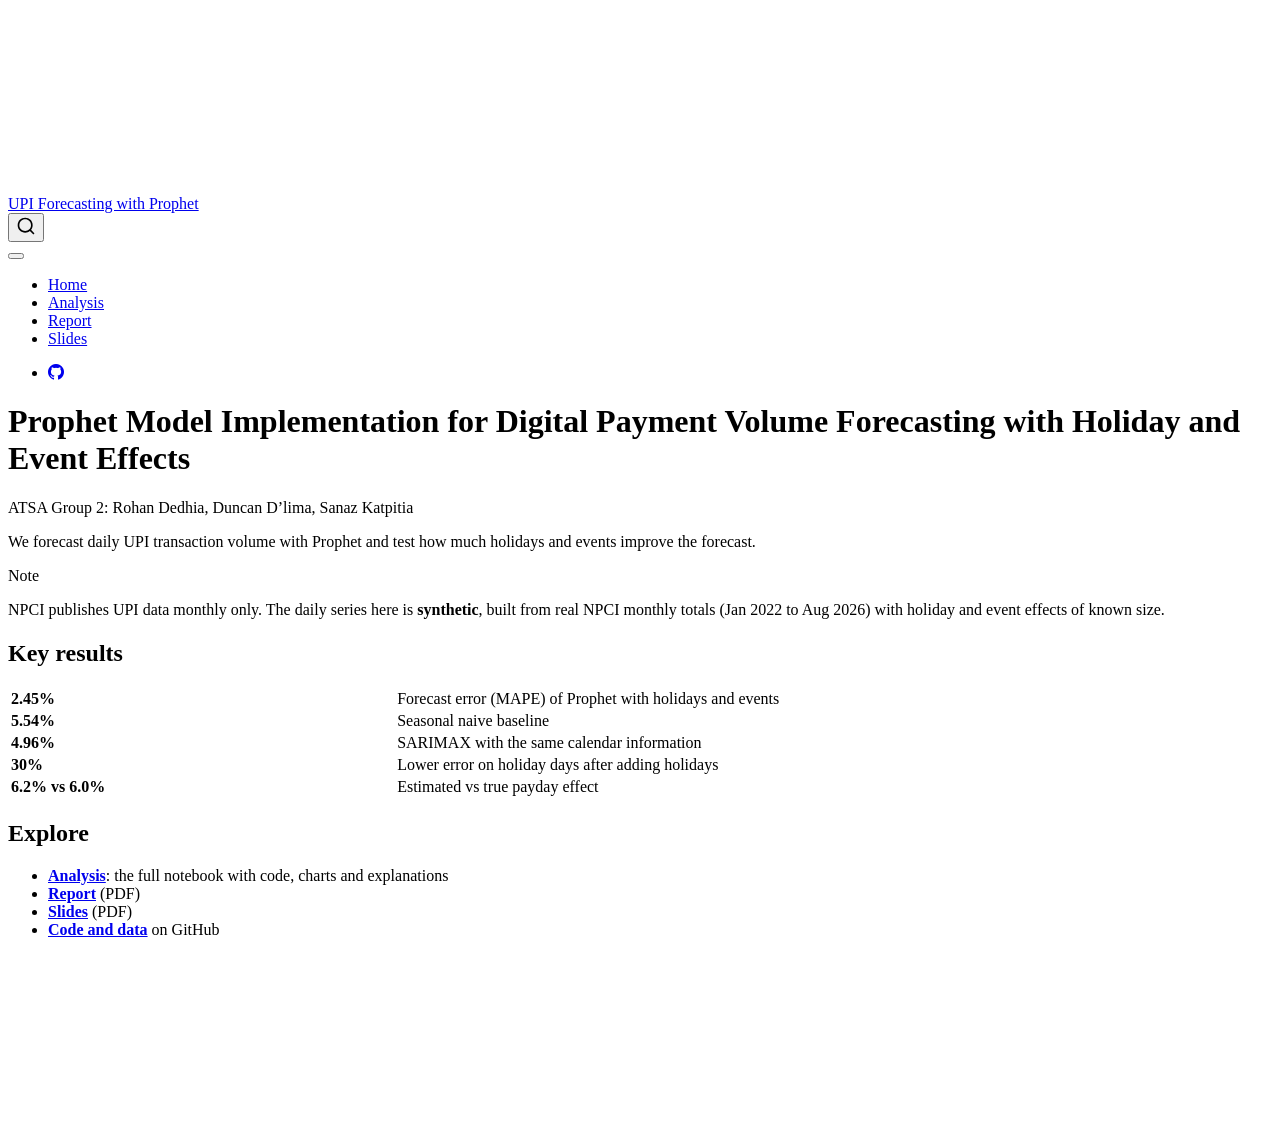
==== docs/index.html @ 7774d56a "Add notebook and GitHub Pages site" ====
<!DOCTYPE html>
<html xmlns="http://www.w3.org/1999/xhtml" lang="en" xml:lang="en"><head>

<meta charset="utf-8">
<meta name="generator" content="quarto-1.10.19">

<meta name="viewport" content="width=device-width, initial-scale=1.0, user-scalable=yes">


<title>Prophet Model Implementation for Digital Payment Volume Forecasting with Holiday and Event Effects – UPI Forecasting with Prophet</title>
<style>
/* Default styles provided by pandoc.
** See https://pandoc.org/MANUAL.html#variables-for-html for config info.
*/
span.smallcaps{font-variant: small-caps;}
div.columns{display: flex; gap: 1.5em;}
div.column{flex: auto;}
@media screen {
div.columns{gap: min(4vw, 1.5em);}
div.column{overflow-x: auto;}
}
div.hanging-indent{margin-left: 1.5em; text-indent: -1.5em;}
ul.task-list{list-style: none;}
ul.task-list li input[type="checkbox"] {
  width: 0.8em;
  margin: 0 0.8em 0.2em -1em; /* quarto-specific, see https://github.com/quarto-dev/quarto-cli/issues/4556 */ 
  vertical-align: middle;
}
</style>


<script src="site_libs/quarto-nav/quarto-nav.js"></script>
<script src="site_libs/quarto-nav/headroom.min.js"></script>
<script src="site_libs/clipboard/clipboard.min.js"></script>
<script src="site_libs/quarto-search/autocomplete.umd.js"></script>
<script src="site_libs/quarto-search/fuse.min.js"></script>
<script src="site_libs/quarto-search/quarto-search.js"></script>
<meta name="quarto:offset" content="./">
<script src="site_libs/quarto-html/quarto.js" type="module"></script>
<script src="site_libs/quarto-html/tabsets/tabsets.js" type="module"></script>
<script src="site_libs/quarto-html/popper.min.js"></script>
<script src="site_libs/quarto-html/tippy.umd.min.js"></script>
<script src="site_libs/quarto-html/anchor.min.js"></script>
<link href="site_libs/quarto-html/tippy.css" rel="stylesheet">
<link href="site_libs/quarto-html/quarto-syntax-highlighting-bf27225e3a48a9273f3daa8f8e829971.css" rel="stylesheet" id="quarto-text-highlighting-styles">
<script src="site_libs/bootstrap/bootstrap.min.js"></script>
<link href="site_libs/bootstrap/bootstrap-icons.css" rel="stylesheet">
<link href="site_libs/bootstrap/bootstrap-9d96f532d65220ca877c0304385df42f.min.css" rel="stylesheet" append-hash="true" id="quarto-bootstrap" data-mode="light">
<script id="quarto-search-options" type="application/json">{
  "location": "navbar",
  "copy-button": false,
  "collapse-after": 3,
  "panel-placement": "end",
  "type": "overlay",
  "limit": 50,
  "keyboard-shortcut": [
    "f",
    "/",
    "s"
  ],
  "show-item-context": false,
  "language": {
    "search-no-results-text": "No results",
    "search-matching-documents-text": "matching documents",
    "search-copy-link-title": "Copy link to search",
    "search-hide-matches-text": "Hide additional matches",
    "search-more-match-text": "more match in this document",
    "search-more-matches-text": "more matches in this document",
    "search-clear-button-title": "Clear",
    "search-text-placeholder": "",
    "search-detached-cancel-button-title": "Cancel",
    "search-submit-button-title": "Submit",
    "search-label": "Search"
  }
}</script>


</head>

<body class="nav-fixed fullcontent quarto-light">

<div id="quarto-search-results"></div>
  <header id="quarto-header" class="headroom fixed-top">
    <nav class="navbar navbar-expand-lg " data-bs-theme="dark">
      <div class="navbar-container container-fluid">
      <div class="navbar-brand-container mx-auto">
    <a class="navbar-brand" href="./index.html">
    <span class="navbar-title">UPI Forecasting with Prophet</span>
    </a>
  </div>
            <div id="quarto-search" class="" title="Search"></div>
          <button class="navbar-toggler" type="button" data-bs-toggle="collapse" data-bs-target="#navbarCollapse" aria-controls="navbarCollapse" role="menu" aria-expanded="false" aria-label="Toggle navigation" onclick="if (window.quartoToggleHeadroom) { window.quartoToggleHeadroom(); }">
  <span class="navbar-toggler-icon"></span>
</button>
          <div class="collapse navbar-collapse" id="navbarCollapse">
            <ul class="navbar-nav navbar-nav-scroll me-auto">
  <li class="nav-item">
    <a class="nav-link active" href="./index.html" aria-current="page"> 
<span class="menu-text">Home</span></a>
  </li>  
  <li class="nav-item">
    <a class="nav-link" href="./upi_prophet_forecasting.html"> 
<span class="menu-text">Analysis</span></a>
  </li>  
  <li class="nav-item">
    <a class="nav-link" href="./downloads/UPI_Prophet_Report.pdf"> 
<span class="menu-text">Report</span></a>
  </li>  
  <li class="nav-item">
    <a class="nav-link" href="./downloads/UPI_Prophet_Presentation.pdf"> 
<span class="menu-text">Slides</span></a>
  </li>  
</ul>
            <ul class="navbar-nav navbar-nav-scroll ms-auto">
  <li class="nav-item compact">
    <a class="nav-link" href="https://github.com/san2736/upi-project"> <i class="bi bi-github" role="img">
</i> 
<span class="menu-text"></span></a>
  </li>  
</ul>
          </div> <!-- /navcollapse -->
            <div class="quarto-navbar-tools">
</div>
      </div> <!-- /container-fluid -->
    </nav>
</header>
<!-- content -->
<div id="quarto-content" class="quarto-container page-columns page-rows-contents page-layout-article page-navbar">
<!-- sidebar -->
<!-- margin-sidebar -->
    
<!-- main -->
<main class="content" id="quarto-document-content">

<header id="title-block-header" class="quarto-title-block default">
<div class="quarto-title">
<h1 class="title">Prophet Model Implementation for Digital Payment Volume Forecasting with Holiday and Event Effects</h1>
<p class="subtitle lead">ATSA Group 2: Rohan Dedhia, Duncan D’lima, Sanaz Katpitia</p>
</div>



<div class="quarto-title-meta">

    
  
    
  </div>
  


</header>


<p>We forecast daily UPI transaction volume with Prophet and test how much holidays and events improve the forecast.</p>
<div class="callout callout-style-default callout-note callout-titled">
<div class="callout-header d-flex align-content-center">
<div class="callout-icon-container">
<i class="callout-icon"></i>
</div>
<div class="callout-title-container flex-fill">
Note
</div>
</div>
<div class="callout-body-container callout-body">
<p>NPCI publishes UPI data monthly only. The daily series here is <strong>synthetic</strong>, built from real NPCI monthly totals (Jan 2022 to Aug 2026) with holiday and event effects of known size.</p>
</div>
</div>
<section id="key-results" class="level2">
<h2 class="anchored" data-anchor-id="key-results">Key results</h2>
<table class="caption-top table">
<colgroup>
<col style="width: 50%">
<col style="width: 50%">
</colgroup>
<tbody>
<tr class="odd">
<td><strong>2.45%</strong></td>
<td>Forecast error (MAPE) of Prophet with holidays and events</td>
</tr>
<tr class="even">
<td><strong>5.54%</strong></td>
<td>Seasonal naive baseline</td>
</tr>
<tr class="odd">
<td><strong>4.96%</strong></td>
<td>SARIMAX with the same calendar information</td>
</tr>
<tr class="even">
<td><strong>30%</strong></td>
<td>Lower error on holiday days after adding holidays</td>
</tr>
<tr class="odd">
<td><strong>6.2% vs 6.0%</strong></td>
<td>Estimated vs true payday effect</td>
</tr>
</tbody>
</table>
</section>
<section id="explore" class="level2">
<h2 class="anchored" data-anchor-id="explore">Explore</h2>
<ul>
<li><a href="./upi_prophet_forecasting.html"><strong>Analysis</strong></a>: the full notebook with code, charts and explanations</li>
<li><a href="downloads/UPI_Prophet_Report.pdf"><strong>Report</strong></a> (PDF)</li>
<li><a href="downloads/UPI_Prophet_Presentation.pdf"><strong>Slides</strong></a> (PDF)</li>
<li><a href="https://github.com/san2736/upi-project"><strong>Code and data</strong></a> on GitHub</li>
</ul>


</section>

</main> <!-- /main -->
<script id="quarto-html-after-body" type="application/javascript">
  window.document.addEventListener("DOMContentLoaded", function (event) {
    const icon = "";
    const anchorJS = new window.AnchorJS();
    anchorJS.options = {
      placement: 'right',
      icon: icon
    };
    anchorJS.add('.anchored');
    const isCodeAnnotation = (el) => {
      for (const clz of el.classList) {
        if (clz.startsWith('code-annotation-')) {                     
          return true;
        }
      }
      return false;
    }
    const onCopySuccess = function(e) {
      // button target
      const button = e.trigger;
      // don't keep focus
      button.blur();
      // flash "checked"
      button.classList.add('code-copy-button-checked');
      var currentTitle = button.getAttribute("title");
      button.setAttribute("title", "Copied!");
      let tooltip;
      if (window.bootstrap) {
        button.setAttribute("data-bs-toggle", "tooltip");
        button.setAttribute("data-bs-placement", "left");
        button.setAttribute("data-bs-title", "Copied!");
        tooltip = new bootstrap.Tooltip(button, 
          { trigger: "manual", 
            customClass: "code-copy-button-tooltip",
            offset: [0, -8]});
        tooltip.show();    
      }
      setTimeout(function() {
        if (tooltip) {
          tooltip.hide();
          button.removeAttribute("data-bs-title");
          button.removeAttribute("data-bs-toggle");
          button.removeAttribute("data-bs-placement");
        }
        button.setAttribute("title", currentTitle);
        button.classList.remove('code-copy-button-checked');
      }, 1000);
      // clear code selection
      e.clearSelection();
    }
    const getTextToCopy = function(trigger) {
      const outerScaffold = trigger.parentElement.cloneNode(true);
      const codeEl = outerScaffold.querySelector('code');
      for (const childEl of codeEl.children) {
        if (isCodeAnnotation(childEl)) {
          childEl.remove();
        }
      }
      return codeEl.innerText;
    }
    const clipboard = new window.ClipboardJS('.code-copy-button:not([data-in-quarto-modal])', {
      text: getTextToCopy
    });
    clipboard.on('success', onCopySuccess);
    if (window.document.getElementById('quarto-embedded-source-code-modal')) {
      const clipboardModal = new window.ClipboardJS('.code-copy-button[data-in-quarto-modal]', {
        text: getTextToCopy,
        container: window.document.getElementById('quarto-embedded-source-code-modal')
      });
      clipboardModal.on('success', onCopySuccess);
    }
      var localhostRegex = new RegExp(/^(?:http|https):\/\/localhost\:?[0-9]*\//);
      var mailtoRegex = new RegExp(/^mailto:/);
        var filterRegex = new RegExp('/' + window.location.host + '/');
      var isInternal = (href) => {
          return filterRegex.test(href) || localhostRegex.test(href) || mailtoRegex.test(href);
      }
      // Inspect non-navigation links and adorn them if external
     var links = window.document.querySelectorAll('a[href]:not(.nav-link):not(.navbar-brand):not(.toc-action):not(.sidebar-link):not(.sidebar-item-toggle):not(.pagination-link):not(.no-external):not([aria-hidden]):not(.dropdown-item):not(.quarto-navigation-tool):not(.about-link)');
      for (var i=0; i<links.length; i++) {
        const link = links[i];
        if (!isInternal(link.href)) {
          // undo the damage that might have been done by quarto-nav.js in the case of
          // links that we want to consider external
          if (link.dataset.originalHref !== undefined) {
            link.href = link.dataset.originalHref;
          }
        }
      }
    function tippyHover(el, contentFn, onTriggerFn, onUntriggerFn) {
      const config = {
        allowHTML: true,
        maxWidth: 500,
        delay: 100,
        arrow: false,
        appendTo: function(el) {
            return el.parentElement;
        },
        interactive: true,
        interactiveBorder: 10,
        theme: 'quarto',
        placement: 'bottom-start',
      };
      if (contentFn) {
        config.content = contentFn;
      }
      if (onTriggerFn) {
        config.onTrigger = onTriggerFn;
      }
      if (onUntriggerFn) {
        config.onUntrigger = onUntriggerFn;
      }
      window.tippy(el, config); 
    }
    const noterefs = window.document.querySelectorAll('a[role="doc-noteref"]');
    for (var i=0; i<noterefs.length; i++) {
      const ref = noterefs[i];
      tippyHover(ref, function() {
        // use id or data attribute instead here
        let href = ref.getAttribute('data-footnote-href') || ref.getAttribute('href');
        try { href = new URL(href).hash; } catch {}
        const id = href.replace(/^#\/?/, "");
        const note = window.document.getElementById(id);
        if (note) {
          return note.innerHTML;
        } else {
          return "";
        }
      });
    }
    const xrefs = window.document.querySelectorAll('a.quarto-xref');
    const processXRef = (id, note) => {
      // Strip column container classes
      const stripColumnClz = (el) => {
        el.classList.remove("page-full", "page-columns");
        if (el.children) {
          for (const child of el.children) {
            stripColumnClz(child);
          }
        }
      }
      stripColumnClz(note)
      if (id === null || id.startsWith('sec-')) {
        // Special case sections, only their first couple elements
        const container = document.createElement("div");
        if (note.children && note.children.length > 2) {
          container.appendChild(note.children[0].cloneNode(true));
          for (let i = 1; i < note.children.length; i++) {
            const child = note.children[i];
            if (child.tagName === "P" && child.innerText === "") {
              continue;
            } else {
              container.appendChild(child.cloneNode(true));
              break;
            }
          }
          if (window.Quarto?.typesetMath) {
            window.Quarto.typesetMath(container);
          }
          return container.innerHTML
        } else {
          if (window.Quarto?.typesetMath) {
            window.Quarto.typesetMath(note);
          }
          return note.innerHTML;
        }
      } else {
        // Remove any anchor links if they are present
        const anchorLink = note.querySelector('a.anchorjs-link');
        if (anchorLink) {
          anchorLink.remove();
        }
        if (window.Quarto?.typesetMath) {
          window.Quarto.typesetMath(note);
        }
        if (note.classList.contains("callout")) {
          return note.outerHTML;
        } else {
          return note.innerHTML;
        }
      }
    }
    for (var i=0; i<xrefs.length; i++) {
      const xref = xrefs[i];
      tippyHover(xref, undefined, function(instance) {
        instance.disable();
        let url = xref.getAttribute('href');
        let hash = undefined; 
        if (url.startsWith('#')) {
          hash = url;
        } else {
          try { hash = new URL(url).hash; } catch {}
        }
        if (hash) {
          const id = hash.replace(/^#\/?/, "");
          const note = window.document.getElementById(id);
          if (note !== null) {
            try {
              const html = processXRef(id, note.cloneNode(true));
              instance.setContent(html);
            } finally {
              instance.enable();
              instance.show();
            }
          } else {
            // See if we can fetch this
            fetch(url.split('#')[0])
            .then(res => res.text())
            .then(html => {
              const parser = new DOMParser();
              const htmlDoc = parser.parseFromString(html, "text/html");
              const note = htmlDoc.getElementById(id);
              if (note !== null) {
                const html = processXRef(id, note);
                instance.setContent(html);
              } 
            }).finally(() => {
              instance.enable();
              instance.show();
            });
          }
        } else {
          // See if we can fetch a full url (with no hash to target)
          // This is a special case and we should probably do some content thinning / targeting
          fetch(url)
          .then(res => res.text())
          .then(html => {
            const parser = new DOMParser();
            const htmlDoc = parser.parseFromString(html, "text/html");
            const note = htmlDoc.querySelector('main.content');
            if (note !== null) {
              // This should only happen for chapter cross references
              // (since there is no id in the URL)
              // remove the first header
              if (note.children.length > 0 && note.children[0].tagName === "HEADER") {
                note.children[0].remove();
              }
              const html = processXRef(null, note);
              instance.setContent(html);
            } 
          }).finally(() => {
            instance.enable();
            instance.show();
          });
        }
      }, function(instance) {
      });
    }
        let selectedAnnoteEl;
        const selectorForAnnotation = ( cell, annotation) => {
          let cellAttr = 'data-code-cell="' + cell + '"';
          let lineAttr = 'data-code-annotation="' +  annotation + '"';
          const selector = 'span[' + cellAttr + '][' + lineAttr + ']';
          return selector;
        }
        const selectCodeLines = (annoteEl) => {
          const doc = window.document;
          const targetCell = annoteEl.getAttribute("data-target-cell");
          const targetAnnotation = annoteEl.getAttribute("data-target-annotation");
          const annoteSpan = window.document.querySelector(selectorForAnnotation(targetCell, targetAnnotation));
          const lines = annoteSpan.getAttribute("data-code-lines").split(",");
          const lineIds = lines.map((line) => {
            return targetCell + "-" + line;
          })
          let top = null;
          let height = null;
          let parent = null;
          if (lineIds.length > 0) {
              //compute the position of the single el (top and bottom and make a div)
              const el = window.document.getElementById(lineIds[0]);
              top = el.offsetTop;
              height = el.offsetHeight;
              parent = el.parentElement.parentElement;
            if (lineIds.length > 1) {
              const lastEl = window.document.getElementById(lineIds[lineIds.length - 1]);
              const bottom = lastEl.offsetTop + lastEl.offsetHeight;
              height = bottom - top;
            }
            if (top !== null && height !== null && parent !== null) {
              // cook up a div (if necessary) and position it 
              let div = window.document.getElementById("code-annotation-line-highlight");
              if (div === null) {
                div = window.document.createElement("div");
                div.setAttribute("id", "code-annotation-line-highlight");
                div.style.position = 'absolute';
                parent.appendChild(div);
              }
              div.style.top = top - 2 + "px";
              div.style.height = height + 4 + "px";
              div.style.left = 0;
              let gutterDiv = window.document.getElementById("code-annotation-line-highlight-gutter");
              if (gutterDiv === null) {
                gutterDiv = window.document.createElement("div");
                gutterDiv.setAttribute("id", "code-annotation-line-highlight-gutter");
                gutterDiv.style.position = 'absolute';
                const codeCell = window.document.getElementById(targetCell);
                const gutter = codeCell.querySelector('.code-annotation-gutter');
                gutter.appendChild(gutterDiv);
              }
              gutterDiv.style.top = top - 2 + "px";
              gutterDiv.style.height = height + 4 + "px";
            }
            selectedAnnoteEl = annoteEl;
          }
        };
        const unselectCodeLines = () => {
          const elementsIds = ["code-annotation-line-highlight", "code-annotation-line-highlight-gutter"];
          elementsIds.forEach((elId) => {
            const div = window.document.getElementById(elId);
            if (div) {
              div.remove();
            }
          });
          selectedAnnoteEl = undefined;
        };
          // Handle positioning of the toggle
      window.addEventListener(
        "resize",
        throttle(() => {
          elRect = undefined;
          if (selectedAnnoteEl) {
            selectCodeLines(selectedAnnoteEl);
          }
        }, 10)
      );
      function throttle(fn, ms) {
      let throttle = false;
      let timer;
        return (...args) => {
          if(!throttle) { // first call gets through
              fn.apply(this, args);
              throttle = true;
          } else { // all the others get throttled
              if(timer) clearTimeout(timer); // cancel #2
              timer = setTimeout(() => {
                fn.apply(this, args);
                timer = throttle = false;
              }, ms);
          }
        };
      }
        // Attach click handler to the DT
        const annoteDls = window.document.querySelectorAll('dt[data-target-cell]');
        for (const annoteDlNode of annoteDls) {
          annoteDlNode.addEventListener('click', (event) => {
            const clickedEl = event.target;
            if (clickedEl !== selectedAnnoteEl) {
              unselectCodeLines();
              const activeEl = window.document.querySelector('dt[data-target-cell].code-annotation-active');
              if (activeEl) {
                activeEl.classList.remove('code-annotation-active');
              }
              selectCodeLines(clickedEl);
              clickedEl.classList.add('code-annotation-active');
            } else {
              // Unselect the line
              unselectCodeLines();
              clickedEl.classList.remove('code-annotation-active');
            }
          });
        }
    const findCites = (el) => {
      const parentEl = el.parentElement;
      if (parentEl) {
        const cites = parentEl.dataset.cites;
        if (cites) {
          return {
            el,
            cites: cites.split(' ')
          };
        } else {
          return findCites(el.parentElement)
        }
      } else {
        return undefined;
      }
    };
    var bibliorefs = window.document.querySelectorAll('a[role="doc-biblioref"]');
    for (var i=0; i<bibliorefs.length; i++) {
      const ref = bibliorefs[i];
      const citeInfo = findCites(ref);
      if (citeInfo) {
        tippyHover(citeInfo.el, function() {
          var popup = window.document.createElement('div');
          citeInfo.cites.forEach(function(cite) {
            var citeDiv = window.document.createElement('div');
            citeDiv.classList.add('hanging-indent');
            citeDiv.classList.add('csl-entry');
            var biblioDiv = window.document.getElementById('ref-' + cite);
            if (biblioDiv) {
              citeDiv.innerHTML = biblioDiv.innerHTML;
            }
            popup.appendChild(citeDiv);
          });
          return popup.innerHTML;
        });
      }
    }
  });
  </script>
</div> <!-- /content -->




</body></html>
---- docs/site_libs/quarto-html/tippy.css ----
.tippy-box[data-animation=fade][data-state=hidden]{opacity:0}[data-tippy-root]{max-width:calc(100vw - 10px)}.tippy-box{position:relative;background-color:#333;color:#fff;border-radius:4px;font-size:14px;line-height:1.4;white-space:normal;outline:0;transition-property:transform,visibility,opacity}.tippy-box[data-placement^=top]>.tippy-arrow{bottom:0}.tippy-box[data-placement^=top]>.tippy-arrow:before{bottom:-7px;left:0;border-width:8px 8px 0;border-top-color:initial;transform-origin:center top}.tippy-box[data-placement^=bottom]>.tippy-arrow{top:0}.tippy-box[data-placement^=bottom]>.tippy-arrow:before{top:-7px;left:0;border-width:0 8px 8px;border-bottom-color:initial;transform-origin:center bottom}.tippy-box[data-placement^=left]>.tippy-arrow{right:0}.tippy-box[data-placement^=left]>.tippy-arrow:before{border-width:8px 0 8px 8px;border-left-color:initial;right:-7px;transform-origin:center left}.tippy-box[data-placement^=right]>.tippy-arrow{left:0}.tippy-box[data-placement^=right]>.tippy-arrow:before{left:-7px;border-width:8px 8px 8px 0;border-right-color:initial;transform-origin:center right}.tippy-box[data-inertia][data-state=visible]{transition-timing-function:cubic-bezier(.54,1.5,.38,1.11)}.tippy-arrow{width:16px;height:16px;color:#333}.tippy-arrow:before{content:"";position:absolute;border-color:transparent;border-style:solid}.tippy-content{position:relative;padding:5px 9px;z-index:1}
---- docs/site_libs/quarto-html/quarto-syntax-highlighting-bf27225e3a48a9273f3daa8f8e829971.css ----
/* quarto syntax highlight colors */
:root {
  --quarto-hl-ot-color: #003B4F;
  --quarto-hl-at-color: #657422;
  --quarto-hl-ss-color: #20794D;
  --quarto-hl-an-color: #5E5E5E;
  --quarto-hl-fu-color: #4758AB;
  --quarto-hl-st-color: #20794D;
  --quarto-hl-cf-color: #003B4F;
  --quarto-hl-op-color: #5E5E5E;
  --quarto-hl-er-color: #AD0000;
  --quarto-hl-bn-color: #AD0000;
  --quarto-hl-al-color: #AD0000;
  --quarto-hl-va-color: #111111;
  --quarto-hl-bu-color: inherit;
  --quarto-hl-ex-color: inherit;
  --quarto-hl-pp-color: #AD0000;
  --quarto-hl-in-color: #5E5E5E;
  --quarto-hl-vs-color: #20794D;
  --quarto-hl-wa-color: #5E5E5E;
  --quarto-hl-do-color: #5E5E5E;
  --quarto-hl-im-color: #00769E;
  --quarto-hl-ch-color: #20794D;
  --quarto-hl-dt-color: #AD0000;
  --quarto-hl-fl-color: #AD0000;
  --quarto-hl-co-color: #5E5E5E;
  --quarto-hl-cv-color: #5E5E5E;
  --quarto-hl-cn-color: #8f5902;
  --quarto-hl-sc-color: #5E5E5E;
  --quarto-hl-dv-color: #AD0000;
  --quarto-hl-kw-color: #003B4F;
}

/* other quarto variables */
:root {
  --quarto-font-monospace: SFMono-Regular, Menlo, Monaco, Consolas, "Liberation Mono", "Courier New", monospace;
}

/* syntax highlight based on Pandoc's rules */
pre > code.sourceCode > span {
  color: #003B4F;
}

code.sourceCode > span {
  color: #003B4F;
}

div.sourceCode,
div.sourceCode pre.sourceCode {
  color: #003B4F;
}

/* Normal */
code span {
  color: #003B4F;
}

/* Alert */
code span.al {
  color: #AD0000;
  font-style: inherit;
}

/* Annotation */
code span.an {
  color: #5E5E5E;
  font-style: inherit;
}

/* Attribute */
code span.at {
  color: #657422;
  font-style: inherit;
}

/* BaseN */
code span.bn {
  color: #AD0000;
  font-style: inherit;
}

/* BuiltIn */
code span.bu {
  font-style: inherit;
}

/* ControlFlow */
code span.cf {
  color: #003B4F;
  font-weight: bold;
  font-style: inherit;
}

/* Char */
code span.ch {
  color: #20794D;
  font-style: inherit;
}

/* Constant */
code span.cn {
  color: #8f5902;
  font-style: inherit;
}

/* Comment */
code span.co {
  color: #5E5E5E;
  font-style: inherit;
}

/* CommentVar */
code span.cv {
  color: #5E5E5E;
  font-style: italic;
}

/* Documentation */
code span.do {
  color: #5E5E5E;
  font-style: italic;
}

/* DataType */
code span.dt {
  color: #AD0000;
  font-style: inherit;
}

/* DecVal */
code span.dv {
  color: #AD0000;
  font-style: inherit;
}

/* Error */
code span.er {
  color: #AD0000;
  font-style: inherit;
}

/* Extension */
code span.ex {
  font-style: inherit;
}

/* Float */
code span.fl {
  color: #AD0000;
  font-style: inherit;
}

/* Function */
code span.fu {
  color: #4758AB;
  font-style: inherit;
}

/* Import */
code span.im {
  color: #00769E;
  font-style: inherit;
}

/* Information */
code span.in {
  color: #5E5E5E;
  font-style: inherit;
}

/* Keyword */
code span.kw {
  color: #003B4F;
  font-weight: bold;
  font-style: inherit;
}

/* Operator */
code span.op {
  color: #5E5E5E;
  font-style: inherit;
}

/* Other */
code span.ot {
  color: #003B4F;
  font-style: inherit;
}

/* Preprocessor */
code span.pp {
  color: #AD0000;
  font-style: inherit;
}

/* SpecialChar */
code span.sc {
  color: #5E5E5E;
  font-style: inherit;
}

/* SpecialString */
code span.ss {
  color: #20794D;
  font-style: inherit;
}

/* String */
code span.st {
  color: #20794D;
  font-style: inherit;
}

/* Variable */
code span.va {
  color: #111111;
  font-style: inherit;
}

/* VerbatimString */
code span.vs {
  color: #20794D;
  font-style: inherit;
}

/* Warning */
code span.wa {
  color: #5E5E5E;
  font-style: italic;
}

.prevent-inlining {
  content: "</";
}

/*# sourceMappingURL=8be38f48d34c45af72792cbd699585e7.css.map */
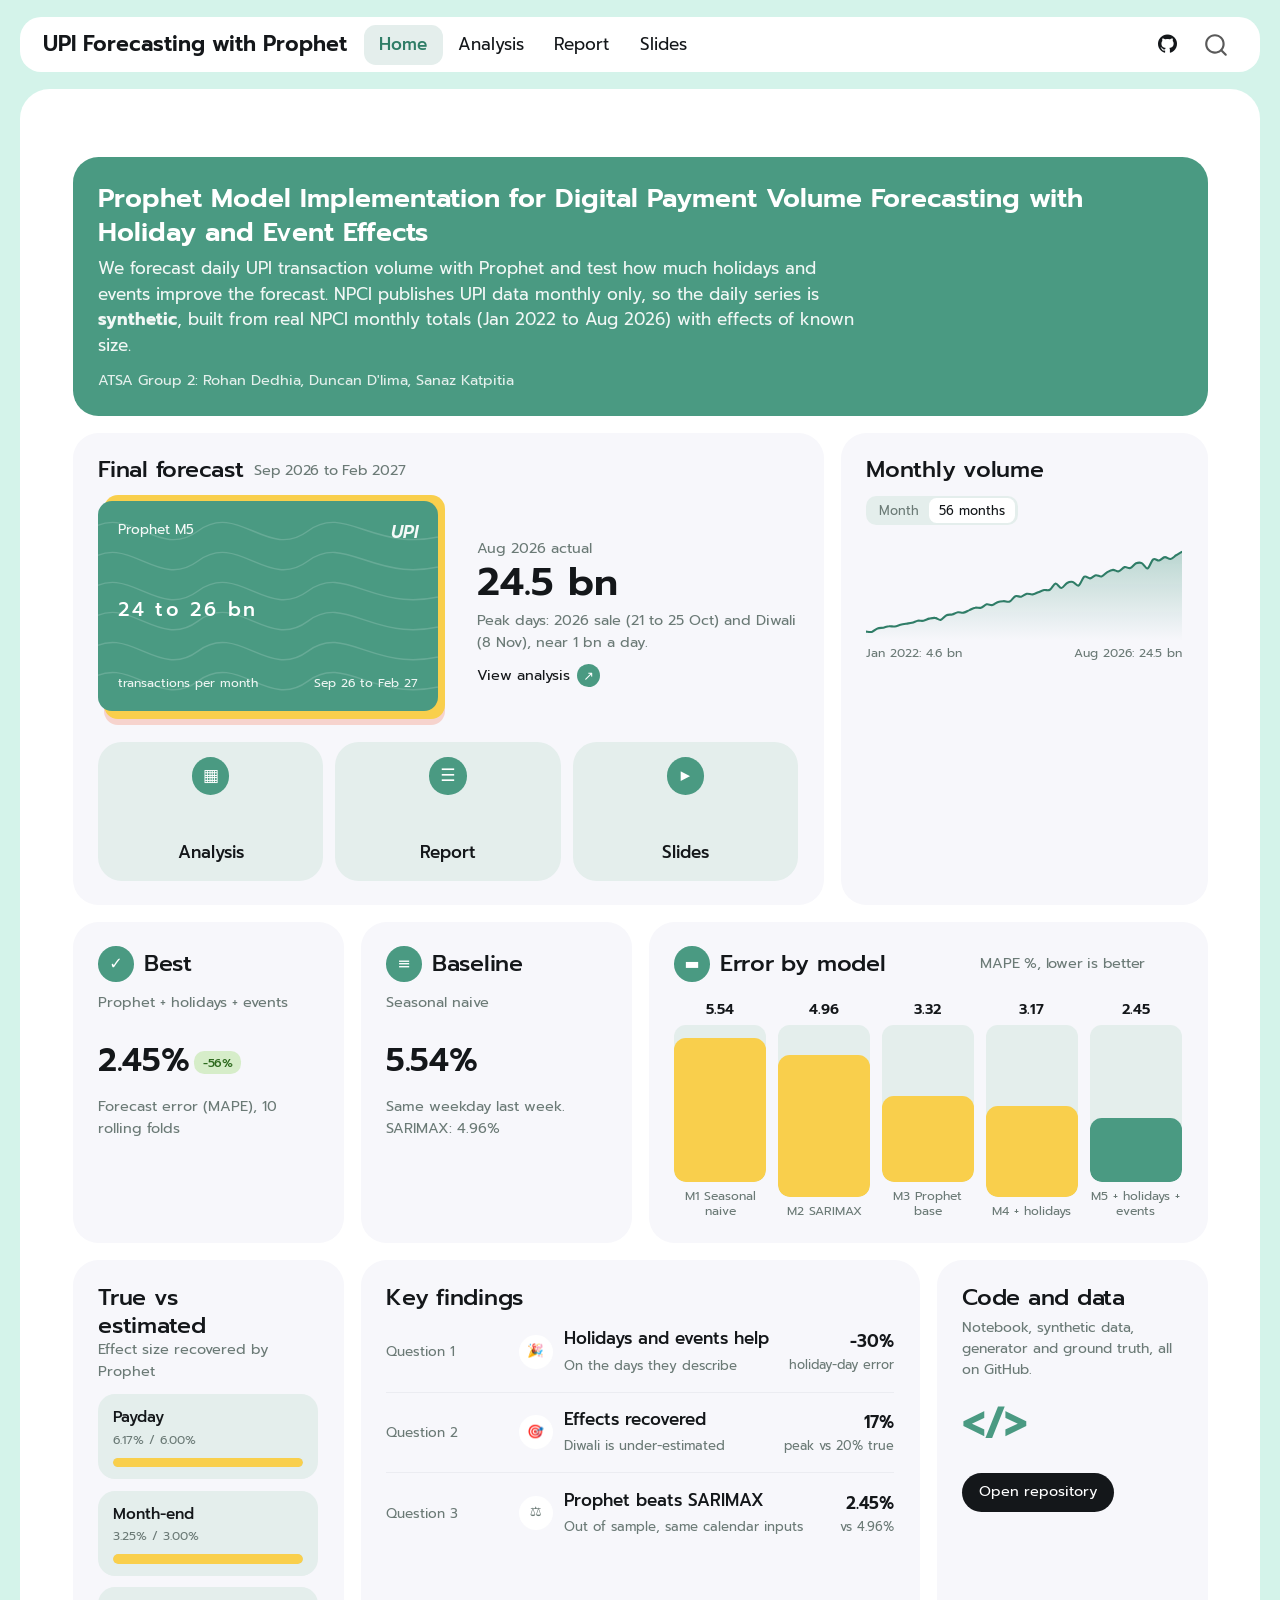
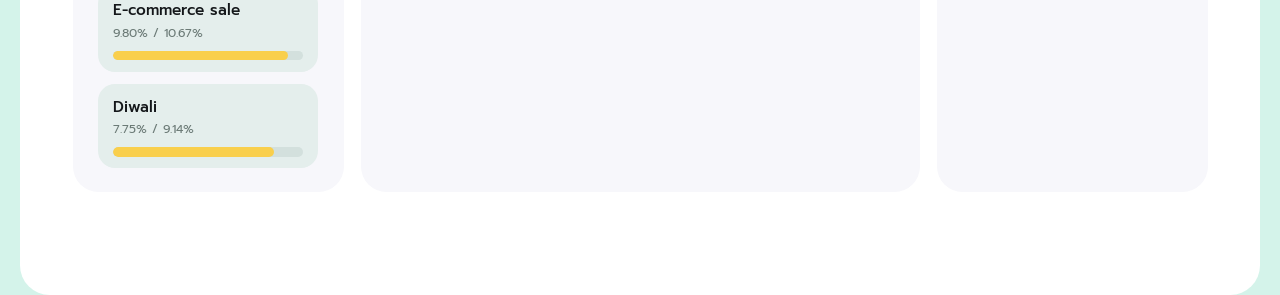
==== commit c80a228e: "Restyle site with dashboard theme" ====
--- a/docs/index.html
+++ b/docs/index.html
@@ -7,7 +7,7 @@
 <meta name="viewport" content="width=device-width, initial-scale=1.0, user-scalable=yes">
 
 
-<title>Prophet Model Implementation for Digital Payment Volume Forecasting with Holiday and Event Effects – UPI Forecasting with Prophet</title>
+<title>UPI Forecasting with Prophet</title>
 <style>
 /* Default styles provided by pandoc.
 ** See https://pandoc.org/MANUAL.html#variables-for-html for config info.
@@ -45,7 +45,7 @@
 <link href="site_libs/quarto-html/quarto-syntax-highlighting-bf27225e3a48a9273f3daa8f8e829971.css" rel="stylesheet" id="quarto-text-highlighting-styles">
 <script src="site_libs/bootstrap/bootstrap.min.js"></script>
 <link href="site_libs/bootstrap/bootstrap-icons.css" rel="stylesheet">
-<link href="site_libs/bootstrap/bootstrap-9d96f532d65220ca877c0304385df42f.min.css" rel="stylesheet" append-hash="true" id="quarto-bootstrap" data-mode="light">
+<link href="site_libs/bootstrap/bootstrap-c37c3aec074c51eaea1a40eb75a15c40.min.css" rel="stylesheet" append-hash="true" id="quarto-bootstrap" data-mode="light">
 <script id="quarto-search-options" type="application/json">{
   "location": "navbar",
   "copy-button": false,
@@ -77,7 +77,7 @@
 
 </head>
 
-<body class="nav-fixed fullcontent quarto-light">
+<body class="nav-fixed quarto-light">
 
 <div id="quarto-search-results"></div>
   <header id="quarto-header" class="headroom fixed-top">
@@ -125,89 +125,110 @@
     </nav>
 </header>
 <!-- content -->
-<div id="quarto-content" class="quarto-container page-columns page-rows-contents page-layout-article page-navbar">
+<div id="quarto-content" class="quarto-container page-columns page-rows-contents page-layout-full page-navbar">
 <!-- sidebar -->
 <!-- margin-sidebar -->
     
 <!-- main -->
-<main class="content" id="quarto-document-content">
-
-<header id="title-block-header" class="quarto-title-block default">
-<div class="quarto-title">
-<h1 class="title">Prophet Model Implementation for Digital Payment Volume Forecasting with Holiday and Event Effects</h1>
-<p class="subtitle lead">ATSA Group 2: Rohan Dedhia, Duncan D’lima, Sanaz Katpitia</p>
+<main class="content column-page" id="quarto-document-content"><header id="title-block-header" class="quarto-title-block"></header>
+
+
+
+
+<div class="dash">
+
+<section class="tilebox c-intro">
+  <div class="intro-title">Prophet Model Implementation for Digital Payment Volume Forecasting with Holiday and Event Effects</div>
+  <p>We forecast daily UPI transaction volume with Prophet and test how much holidays and events improve the forecast. NPCI publishes UPI data monthly only, so the daily series is <b>synthetic</b>, built from real NPCI monthly totals (Jan 2022 to Aug 2026) with effects of known size.</p>
+  <div class="who">ATSA Group 2: Rohan Dedhia, Duncan D'lima, Sanaz Katpitia</div>
+</section>
+
+<section class="tilebox c-hero">
+  <h2 class="t-title anchored">Final forecast <span class="muted" style="font-weight:400">Sep 2026 to Feb 2027</span></h2>
+  <div class="hero-grid">
+    <div>
+      <div class="cardstack"><div class="fcard">
+        <div class="top"><span>Prophet M5</span><b>UPI</b></div>
+        <div class="num">24 to 26 bn</div>
+        <div class="bot"><span>transactions per month</span><span>Sep 26 to Feb 27</span></div>
+      </div></div>
+    </div>
+    <div>
+      <div class="bal-label">Aug 2026 actual</div>
+      <div class="bal-num">24.5 bn</div>
+      <div class="muted" style="margin-top:.3rem">Peak days: 2026 sale (21 to 25 Oct) and Diwali (8 Nov), near 1 bn a day.</div>
+      <a class="link-arrow" href="upi_prophet_forecasting.html">View analysis <i>↗</i></a>
+    </div>
+  </div>
+  <div class="actions">
+    <a href="upi_prophet_forecasting.html"><span class="ic">▦</span>Analysis</a>
+    <a href="downloads/UPI_Prophet_Report.pdf"><span class="ic">☰</span>Report</a>
+    <a href="downloads/UPI_Prophet_Presentation.pdf"><span class="ic">▶</span>Slides</a>
+  </div>
+</section>
+
+<section class="tilebox c-profit">
+  <h2 class="t-title anchored">Monthly volume</h2>
+  <div class="chips" aria-hidden="true"><span>Month</span><span class="on">56 months</span></div>
+  <svg class="spark" viewbox="0 0 300 100" role="img" aria-label="NPCI monthly UPI volume rose from 4.6 billion in Jan 2022 to 24.5 billion in Aug 2026">
+    <defs><lineargradient id="sg" x1="0" y1="0" x2="0" y2="1"><stop offset="0" stop-color="#4a9a82" stop-opacity=".35"></stop><stop offset="1" stop-color="#4a9a82" stop-opacity="0"></stop></lineargradient></defs>
+    <path d="M0.0,91.7 C0.9,91.7 3.6,92.5 5.5,92.0 C7.3,91.5 9.1,89.3 10.9,88.7 C12.7,88.0 14.5,88.3 16.4,88.0 C18.2,87.6 20.0,86.7 21.8,86.6 C23.6,86.4 25.5,87.1 27.3,86.9 C29.1,86.7 30.9,85.8 32.7,85.3 C34.5,84.8 36.4,84.5 38.2,84.2 C40.0,83.9 41.8,83.9 43.6,83.4 C45.5,83.0 47.3,81.8 49.1,81.4 C50.9,81.1 52.7,81.8 54.5,81.4 C56.4,81.1 58.2,79.9 60.0,79.4 C61.8,79.0 63.6,78.5 65.5,78.7 C67.3,78.8 69.1,81.0 70.9,80.6 C72.7,80.2 74.5,77.0 76.4,76.2 C78.2,75.3 80.0,75.8 81.8,75.4 C83.6,74.9 85.5,73.7 87.3,73.4 C89.1,73.1 90.9,74.1 92.7,73.7 C94.5,73.4 96.4,72.1 98.2,71.3 C100.0,70.5 101.8,69.3 103.6,69.0 C105.5,68.6 107.3,69.6 109.1,69.1 C110.9,68.6 112.7,66.3 114.5,65.8 C116.4,65.4 118.2,66.9 120.0,66.5 C121.8,66.1 123.6,64.1 125.5,63.5 C127.3,62.9 129.1,62.9 130.9,62.8 C132.7,62.8 134.5,64.0 136.4,63.2 C138.2,62.4 140.0,58.9 141.8,58.1 C143.6,57.3 145.5,59.0 147.3,58.6 C149.1,58.2 150.9,56.2 152.7,55.8 C154.5,55.5 156.4,56.7 158.2,56.4 C160.0,56.2 161.8,55.0 163.6,54.3 C165.5,53.6 167.3,52.7 169.1,52.3 C170.9,51.9 172.7,53.0 174.5,52.0 C176.4,51.0 178.2,46.4 180.0,46.1 C181.8,45.9 183.6,50.4 185.5,50.3 C187.3,50.2 189.1,46.5 190.9,45.6 C192.7,44.6 194.5,44.2 196.4,44.6 C198.2,45.0 200.0,48.8 201.8,48.0 C203.6,47.1 205.5,40.7 207.3,39.6 C209.1,38.5 210.9,41.4 212.7,41.2 C214.5,40.9 216.4,38.5 218.2,38.2 C220.0,37.9 221.8,39.8 223.6,39.3 C225.5,38.8 227.3,36.2 229.1,35.2 C230.9,34.2 232.7,33.2 234.5,33.1 C236.4,33.0 238.2,35.0 240.0,34.5 C241.8,34.1 243.6,31.0 245.5,30.5 C247.3,30.0 249.1,32.0 250.9,31.4 C252.7,30.8 254.5,27.7 256.4,26.9 C258.2,26.1 260.0,25.9 261.8,26.7 C263.6,27.5 265.5,32.2 267.3,31.7 C269.1,31.1 270.9,24.3 272.7,23.1 C274.5,21.9 276.4,24.6 278.2,24.2 C280.0,23.9 281.8,21.2 283.6,21.0 C285.5,20.7 287.3,23.1 289.1,22.8 C290.9,22.5 292.7,20.4 294.5,19.2 C296.4,18.1 299.1,16.5 300.0,16.0 L300,100 L0,100 Z" fill="url(#sg)"></path>
+    <path d="M0.0,91.7 C0.9,91.7 3.6,92.5 5.5,92.0 C7.3,91.5 9.1,89.3 10.9,88.7 C12.7,88.0 14.5,88.3 16.4,88.0 C18.2,87.6 20.0,86.7 21.8,86.6 C23.6,86.4 25.5,87.1 27.3,86.9 C29.1,86.7 30.9,85.8 32.7,85.3 C34.5,84.8 36.4,84.5 38.2,84.2 C40.0,83.9 41.8,83.9 43.6,83.4 C45.5,83.0 47.3,81.8 49.1,81.4 C50.9,81.1 52.7,81.8 54.5,81.4 C56.4,81.1 58.2,79.9 60.0,79.4 C61.8,79.0 63.6,78.5 65.5,78.7 C67.3,78.8 69.1,81.0 70.9,80.6 C72.7,80.2 74.5,77.0 76.4,76.2 C78.2,75.3 80.0,75.8 81.8,75.4 C83.6,74.9 85.5,73.7 87.3,73.4 C89.1,73.1 90.9,74.1 92.7,73.7 C94.5,73.4 96.4,72.1 98.2,71.3 C100.0,70.5 101.8,69.3 103.6,69.0 C105.5,68.6 107.3,69.6 109.1,69.1 C110.9,68.6 112.7,66.3 114.5,65.8 C116.4,65.4 118.2,66.9 120.0,66.5 C121.8,66.1 123.6,64.1 125.5,63.5 C127.3,62.9 129.1,62.9 130.9,62.8 C132.7,62.8 134.5,64.0 136.4,63.2 C138.2,62.4 140.0,58.9 141.8,58.1 C143.6,57.3 145.5,59.0 147.3,58.6 C149.1,58.2 150.9,56.2 152.7,55.8 C154.5,55.5 156.4,56.7 158.2,56.4 C160.0,56.2 161.8,55.0 163.6,54.3 C165.5,53.6 167.3,52.7 169.1,52.3 C170.9,51.9 172.7,53.0 174.5,52.0 C176.4,51.0 178.2,46.4 180.0,46.1 C181.8,45.9 183.6,50.4 185.5,50.3 C187.3,50.2 189.1,46.5 190.9,45.6 C192.7,44.6 194.5,44.2 196.4,44.6 C198.2,45.0 200.0,48.8 201.8,48.0 C203.6,47.1 205.5,40.7 207.3,39.6 C209.1,38.5 210.9,41.4 212.7,41.2 C214.5,40.9 216.4,38.5 218.2,38.2 C220.0,37.9 221.8,39.8 223.6,39.3 C225.5,38.8 227.3,36.2 229.1,35.2 C230.9,34.2 232.7,33.2 234.5,33.1 C236.4,33.0 238.2,35.0 240.0,34.5 C241.8,34.1 243.6,31.0 245.5,30.5 C247.3,30.0 249.1,32.0 250.9,31.4 C252.7,30.8 254.5,27.7 256.4,26.9 C258.2,26.1 260.0,25.9 261.8,26.7 C263.6,27.5 265.5,32.2 267.3,31.7 C269.1,31.1 270.9,24.3 272.7,23.1 C274.5,21.9 276.4,24.6 278.2,24.2 C280.0,23.9 281.8,21.2 283.6,21.0 C285.5,20.7 287.3,23.1 289.1,22.8 C290.9,22.5 292.7,20.4 294.5,19.2 C296.4,18.1 299.1,16.5 300.0,16.0" fill="none" stroke="#2f7d67" stroke-width="2" stroke-linecap="round"></path>
+  </svg>
+  <div class="axis"><span>Jan 2022: 4.6 bn</span><span>Aug 2026: 24.5 bn</span></div>
+</section>
+
+<section class="tilebox c-inc">
+  <h2 class="t-title anchored"><span class="badge-ic">✓</span>Best</h2>
+  <div class="muted" style="margin-top:.6rem">Prophet + holidays + events</div>
+  <div class="big" style="margin-top:1.4rem">2.45%<span class="pill up">-56%</span></div>
+  <div class="muted foot">Forecast error (MAPE), 10 rolling folds</div>
+</section>
+
+<section class="tilebox c-exp">
+  <h2 class="t-title anchored"><span class="badge-ic">≡</span>Baseline</h2>
+  <div class="muted" style="margin-top:.6rem">Seasonal naive</div>
+  <div class="big" style="margin-top:1.4rem">5.54%</div>
+  <div class="muted foot">Same weekday last week. SARIMAX: 4.96%</div>
+</section>
+
+<section class="tilebox c-bars">
+  <h2 class="t-title anchored"><span class="badge-ic">▬</span>Error by model <span class="muted" style="margin-left:auto;font-weight:400">MAPE %, lower is better</span></h2>
+  <div class="bars" role="img" aria-label="MAPE: seasonal naive 5.54, SARIMAX 4.96, Prophet base 3.32, Prophet plus holidays 3.17, Prophet plus holidays and events 2.45">
+    <div class="col"><div class="val">5.54</div><div class="track"><div class="fill" style="height:92%"></div></div><div class="lab">M1 Seasonal naive</div></div>
+    <div class="col"><div class="val">4.96</div><div class="track"><div class="fill" style="height:83%"></div></div><div class="lab">M2 SARIMAX</div></div>
+    <div class="col"><div class="val">3.32</div><div class="track"><div class="fill" style="height:55%"></div></div><div class="lab">M3 Prophet base</div></div>
+    <div class="col"><div class="val">3.17</div><div class="track"><div class="fill" style="height:53%"></div></div><div class="lab">M4 + holidays</div></div>
+    <div class="col best"><div class="val">2.45</div><div class="track"><div class="fill" style="height:41%"></div></div><div class="lab">M5 + holidays + events</div></div>
+  </div>
+</section>
+
+<section class="tilebox c-plan">
+  <h2 class="t-title anchored">True vs estimated</h2>
+  <div class="muted">Effect size recovered by Prophet</div>
+  <div class="plan-item"><div class="row1">Payday <small>6.17% / 6.00%</small></div><div class="meter"><i style="width:100%"></i></div></div>
+  <div class="plan-item"><div class="row1">Month-end <small>3.25% / 3.00%</small></div><div class="meter"><i style="width:100%"></i></div></div>
+  <div class="plan-item"><div class="row1">E-commerce sale <small>9.80% / 10.67%</small></div><div class="meter"><i style="width:92%"></i></div></div>
+  <div class="plan-item"><div class="row1">Diwali <small>7.75% / 9.14%</small></div><div class="meter"><i style="width:85%"></i></div></div>
+</section>
+
+<section class="tilebox c-tx">
+  <h2 class="t-title anchored">Key findings</h2>
+  <div class="tx"><div class="when">Question 1</div><div class="who"><span class="dot">🎉</span><div><b>Holidays and events help</b><span>On the days they describe</span></div></div><div class="amt">-30%<span>holiday-day error</span></div></div>
+  <div class="tx"><div class="when">Question 2</div><div class="who"><span class="dot">🎯</span><div><b>Effects recovered</b><span>Diwali is under-estimated</span></div></div><div class="amt">17%<span>peak vs 20% true</span></div></div>
+  <div class="tx"><div class="when">Question 3</div><div class="who"><span class="dot">⚖</span><div><b>Prophet beats SARIMAX</b><span>Out of sample, same calendar inputs</span></div></div><div class="amt">2.45%<span>vs 4.96%</span></div></div>
+</section>
+
+<section class="tilebox c-prem">
+  <h2 class="t-title anchored">Code and data</h2>
+  <p>Notebook, synthetic data, generator and ground truth, all on GitHub.</p>
+  <div style="font-size:2.6rem;font-weight:600;color:var(--teal);margin-top:.6rem;letter-spacing:-.05em">&lt;/&gt;</div>
+  <a class="cta" href="https://github.com/san2736/upi-project">Open repository</a>
+</section>
+
 </div>
 
 
-
-<div class="quarto-title-meta">
-
-    
-  
-    
-  </div>
-  
-
-
-</header>
-
-
-<p>We forecast daily UPI transaction volume with Prophet and test how much holidays and events improve the forecast.</p>
-<div class="callout callout-style-default callout-note callout-titled">
-<div class="callout-header d-flex align-content-center">
-<div class="callout-icon-container">
-<i class="callout-icon"></i>
-</div>
-<div class="callout-title-container flex-fill">
-Note
-</div>
-</div>
-<div class="callout-body-container callout-body">
-<p>NPCI publishes UPI data monthly only. The daily series here is <strong>synthetic</strong>, built from real NPCI monthly totals (Jan 2022 to Aug 2026) with holiday and event effects of known size.</p>
-</div>
-</div>
-<section id="key-results" class="level2">
-<h2 class="anchored" data-anchor-id="key-results">Key results</h2>
-<table class="caption-top table">
-<colgroup>
-<col style="width: 50%">
-<col style="width: 50%">
-</colgroup>
-<tbody>
-<tr class="odd">
-<td><strong>2.45%</strong></td>
-<td>Forecast error (MAPE) of Prophet with holidays and events</td>
-</tr>
-<tr class="even">
-<td><strong>5.54%</strong></td>
-<td>Seasonal naive baseline</td>
-</tr>
-<tr class="odd">
-<td><strong>4.96%</strong></td>
-<td>SARIMAX with the same calendar information</td>
-</tr>
-<tr class="even">
-<td><strong>30%</strong></td>
-<td>Lower error on holiday days after adding holidays</td>
-</tr>
-<tr class="odd">
-<td><strong>6.2% vs 6.0%</strong></td>
-<td>Estimated vs true payday effect</td>
-</tr>
-</tbody>
-</table>
-</section>
-<section id="explore" class="level2">
-<h2 class="anchored" data-anchor-id="explore">Explore</h2>
-<ul>
-<li><a href="./upi_prophet_forecasting.html"><strong>Analysis</strong></a>: the full notebook with code, charts and explanations</li>
-<li><a href="downloads/UPI_Prophet_Report.pdf"><strong>Report</strong></a> (PDF)</li>
-<li><a href="downloads/UPI_Prophet_Presentation.pdf"><strong>Slides</strong></a> (PDF)</li>
-<li><a href="https://github.com/san2736/upi-project"><strong>Code and data</strong></a> on GitHub</li>
-</ul>
-
-
-</section>
 
 </main> <!-- /main -->
 <script id="quarto-html-after-body" type="application/javascript">
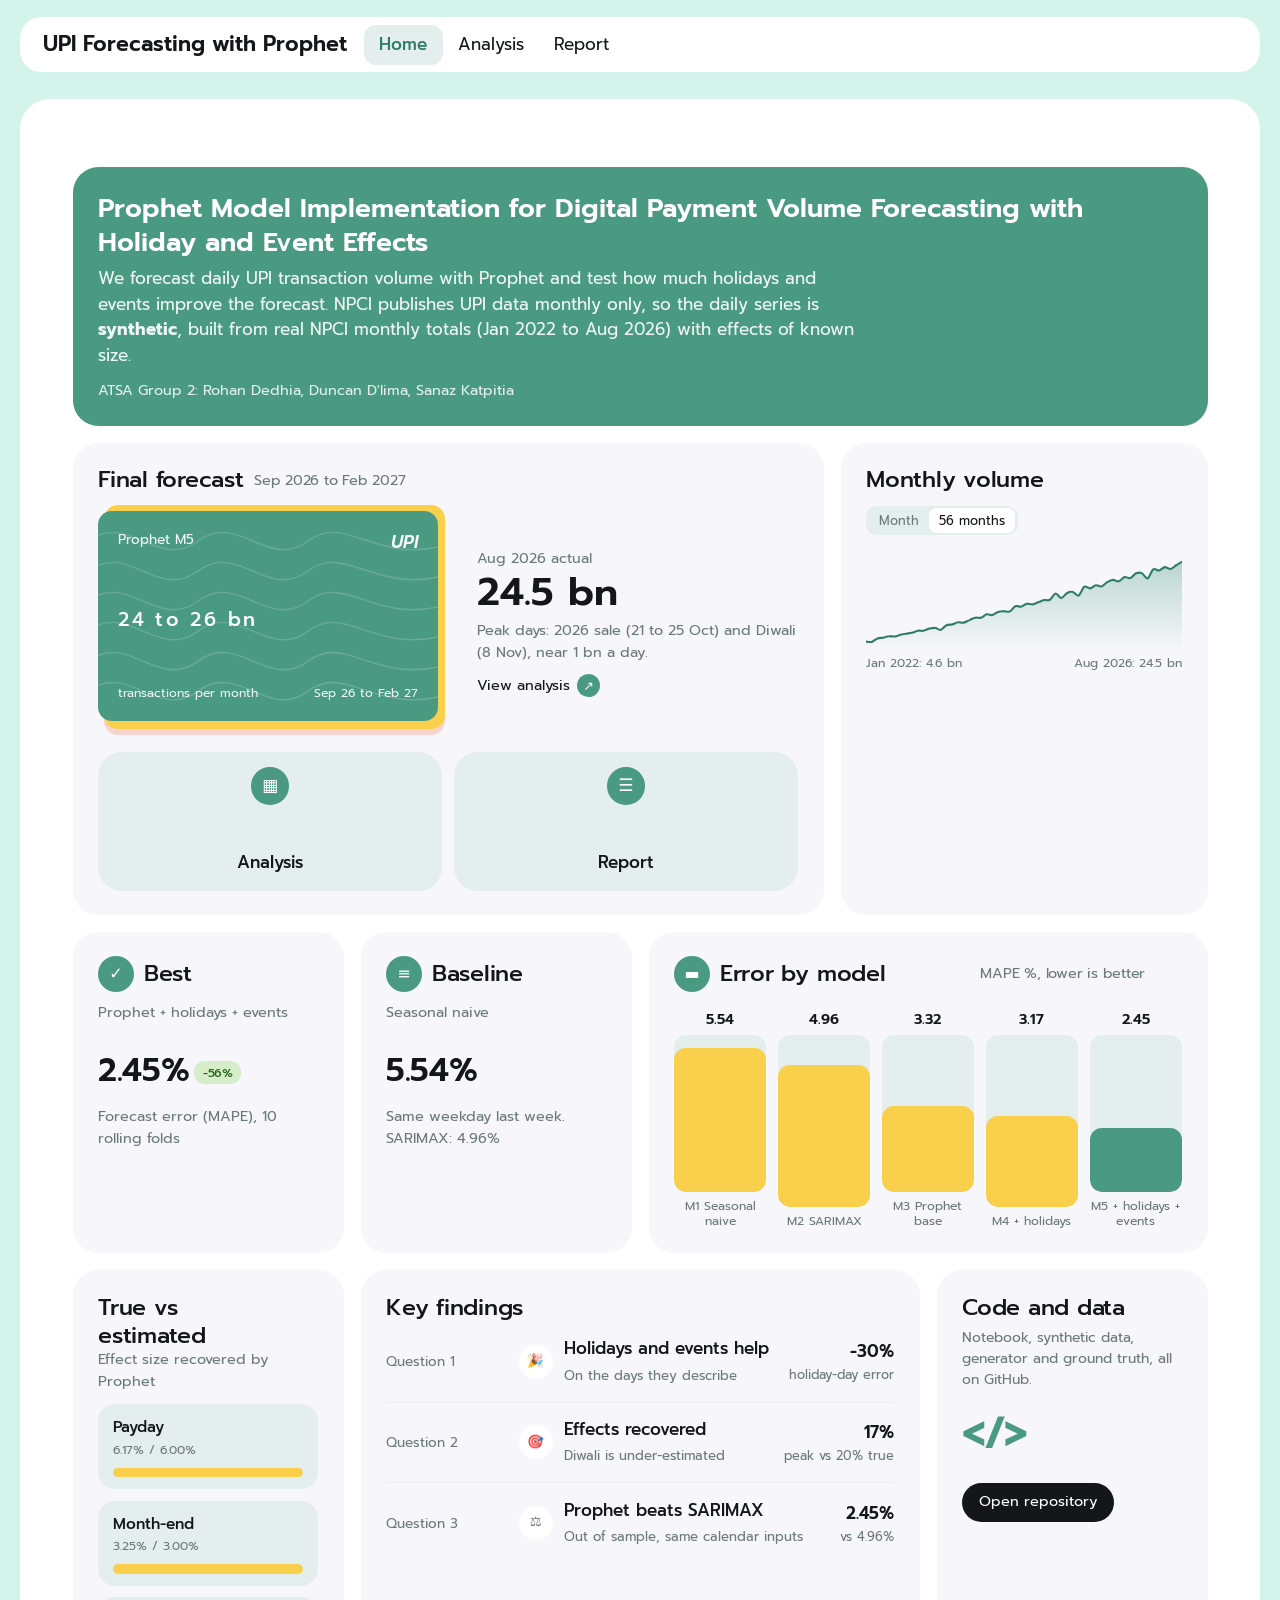
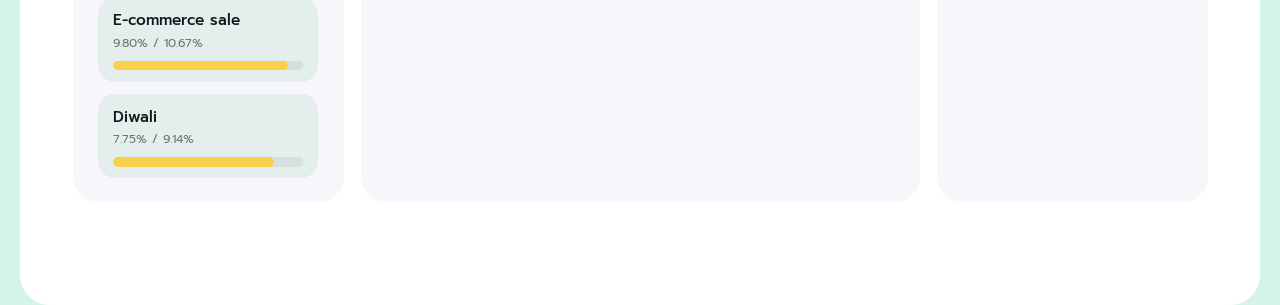
==== commit 3a089a39: "Remove slides link and Overview numbering" ====
--- a/docs/index.html
+++ b/docs/index.html
@@ -2,23 +2,17 @@
 <html xmlns="http://www.w3.org/1999/xhtml" lang="en" xml:lang="en"><head>
 
 <meta charset="utf-8">
-<meta name="generator" content="quarto-1.10.19">
+<meta name="generator" content="quarto-1.6.40">
 
 <meta name="viewport" content="width=device-width, initial-scale=1.0, user-scalable=yes">
 
 
 <title>UPI Forecasting with Prophet</title>
 <style>
-/* Default styles provided by pandoc.
-** See https://pandoc.org/MANUAL.html#variables-for-html for config info.
-*/
+code{white-space: pre-wrap;}
 span.smallcaps{font-variant: small-caps;}
-div.columns{display: flex; gap: 1.5em;}
-div.column{flex: auto;}
-@media screen {
-div.columns{gap: min(4vw, 1.5em);}
-div.column{overflow-x: auto;}
-}
+div.columns{display: flex; gap: min(4vw, 1.5em);}
+div.column{flex: auto; overflow-x: auto;}
 div.hanging-indent{margin-left: 1.5em; text-indent: -1.5em;}
 ul.task-list{list-style: none;}
 ul.task-list li input[type="checkbox"] {
@@ -36,16 +30,15 @@
 <script src="site_libs/quarto-search/fuse.min.js"></script>
 <script src="site_libs/quarto-search/quarto-search.js"></script>
 <meta name="quarto:offset" content="./">
-<script src="site_libs/quarto-html/quarto.js" type="module"></script>
-<script src="site_libs/quarto-html/tabsets/tabsets.js" type="module"></script>
+<script src="site_libs/quarto-html/quarto.js"></script>
 <script src="site_libs/quarto-html/popper.min.js"></script>
 <script src="site_libs/quarto-html/tippy.umd.min.js"></script>
 <script src="site_libs/quarto-html/anchor.min.js"></script>
 <link href="site_libs/quarto-html/tippy.css" rel="stylesheet">
-<link href="site_libs/quarto-html/quarto-syntax-highlighting-bf27225e3a48a9273f3daa8f8e829971.css" rel="stylesheet" id="quarto-text-highlighting-styles">
+<link href="site_libs/quarto-html/quarto-syntax-highlighting-549806ee2085284f45b00abea8c6df48.css" rel="stylesheet" id="quarto-text-highlighting-styles">
 <script src="site_libs/bootstrap/bootstrap.min.js"></script>
 <link href="site_libs/bootstrap/bootstrap-icons.css" rel="stylesheet">
-<link href="site_libs/bootstrap/bootstrap-c37c3aec074c51eaea1a40eb75a15c40.min.css" rel="stylesheet" append-hash="true" id="quarto-bootstrap" data-mode="light">
+<link href="site_libs/bootstrap/bootstrap-06d1b8321ff580d5be70c1ec86aa8cc1.min.css" rel="stylesheet" append-hash="true" id="quarto-bootstrap" data-mode="light">
 <script id="quarto-search-options" type="application/json">{
   "location": "navbar",
   "copy-button": false,
@@ -77,7 +70,7 @@
 
 </head>
 
-<body class="nav-fixed quarto-light">
+<body class="nav-fixed">
 
 <div id="quarto-search-results"></div>
   <header id="quarto-header" class="headroom fixed-top">
@@ -106,10 +99,6 @@
     <a class="nav-link" href="./downloads/UPI_Prophet_Report.pdf"> 
 <span class="menu-text">Report</span></a>
   </li>  
-  <li class="nav-item">
-    <a class="nav-link" href="./downloads/UPI_Prophet_Presentation.pdf"> 
-<span class="menu-text">Slides</span></a>
-  </li>  
 </ul>
             <ul class="navbar-nav navbar-nav-scroll ms-auto">
   <li class="nav-item compact">
@@ -163,7 +152,6 @@
   <div class="actions">
     <a href="upi_prophet_forecasting.html"><span class="ic">▦</span>Analysis</a>
     <a href="downloads/UPI_Prophet_Report.pdf"><span class="ic">☰</span>Report</a>
-    <a href="downloads/UPI_Prophet_Presentation.pdf"><span class="ic">▶</span>Slides</a>
   </div>
 </section>
 
@@ -232,243 +220,236 @@
 
 </main> <!-- /main -->
 <script id="quarto-html-after-body" type="application/javascript">
-  window.document.addEventListener("DOMContentLoaded", function (event) {
-    const icon = "";
-    const anchorJS = new window.AnchorJS();
-    anchorJS.options = {
-      placement: 'right',
-      icon: icon
-    };
-    anchorJS.add('.anchored');
-    const isCodeAnnotation = (el) => {
-      for (const clz of el.classList) {
-        if (clz.startsWith('code-annotation-')) {                     
-          return true;
-        }
-      }
-      return false;
-    }
-    const onCopySuccess = function(e) {
-      // button target
-      const button = e.trigger;
-      // don't keep focus
-      button.blur();
-      // flash "checked"
-      button.classList.add('code-copy-button-checked');
-      var currentTitle = button.getAttribute("title");
-      button.setAttribute("title", "Copied!");
-      let tooltip;
-      if (window.bootstrap) {
-        button.setAttribute("data-bs-toggle", "tooltip");
-        button.setAttribute("data-bs-placement", "left");
-        button.setAttribute("data-bs-title", "Copied!");
-        tooltip = new bootstrap.Tooltip(button, 
-          { trigger: "manual", 
-            customClass: "code-copy-button-tooltip",
-            offset: [0, -8]});
-        tooltip.show();    
-      }
-      setTimeout(function() {
-        if (tooltip) {
-          tooltip.hide();
-          button.removeAttribute("data-bs-title");
-          button.removeAttribute("data-bs-toggle");
-          button.removeAttribute("data-bs-placement");
-        }
-        button.setAttribute("title", currentTitle);
-        button.classList.remove('code-copy-button-checked');
-      }, 1000);
-      // clear code selection
-      e.clearSelection();
-    }
-    const getTextToCopy = function(trigger) {
-      const outerScaffold = trigger.parentElement.cloneNode(true);
-      const codeEl = outerScaffold.querySelector('code');
+window.document.addEventListener("DOMContentLoaded", function (event) {
+  const toggleBodyColorMode = (bsSheetEl) => {
+    const mode = bsSheetEl.getAttribute("data-mode");
+    const bodyEl = window.document.querySelector("body");
+    if (mode === "dark") {
+      bodyEl.classList.add("quarto-dark");
+      bodyEl.classList.remove("quarto-light");
+    } else {
+      bodyEl.classList.add("quarto-light");
+      bodyEl.classList.remove("quarto-dark");
+    }
+  }
+  const toggleBodyColorPrimary = () => {
+    const bsSheetEl = window.document.querySelector("link#quarto-bootstrap");
+    if (bsSheetEl) {
+      toggleBodyColorMode(bsSheetEl);
+    }
+  }
+  toggleBodyColorPrimary();  
+  const icon = "";
+  const anchorJS = new window.AnchorJS();
+  anchorJS.options = {
+    placement: 'right',
+    icon: icon
+  };
+  anchorJS.add('.anchored');
+  const isCodeAnnotation = (el) => {
+    for (const clz of el.classList) {
+      if (clz.startsWith('code-annotation-')) {                     
+        return true;
+      }
+    }
+    return false;
+  }
+  const onCopySuccess = function(e) {
+    // button target
+    const button = e.trigger;
+    // don't keep focus
+    button.blur();
+    // flash "checked"
+    button.classList.add('code-copy-button-checked');
+    var currentTitle = button.getAttribute("title");
+    button.setAttribute("title", "Copied!");
+    let tooltip;
+    if (window.bootstrap) {
+      button.setAttribute("data-bs-toggle", "tooltip");
+      button.setAttribute("data-bs-placement", "left");
+      button.setAttribute("data-bs-title", "Copied!");
+      tooltip = new bootstrap.Tooltip(button, 
+        { trigger: "manual", 
+          customClass: "code-copy-button-tooltip",
+          offset: [0, -8]});
+      tooltip.show();    
+    }
+    setTimeout(function() {
+      if (tooltip) {
+        tooltip.hide();
+        button.removeAttribute("data-bs-title");
+        button.removeAttribute("data-bs-toggle");
+        button.removeAttribute("data-bs-placement");
+      }
+      button.setAttribute("title", currentTitle);
+      button.classList.remove('code-copy-button-checked');
+    }, 1000);
+    // clear code selection
+    e.clearSelection();
+  }
+  const getTextToCopy = function(trigger) {
+      const codeEl = trigger.previousElementSibling.cloneNode(true);
       for (const childEl of codeEl.children) {
         if (isCodeAnnotation(childEl)) {
           childEl.remove();
         }
       }
       return codeEl.innerText;
-    }
-    const clipboard = new window.ClipboardJS('.code-copy-button:not([data-in-quarto-modal])', {
-      text: getTextToCopy
+  }
+  const clipboard = new window.ClipboardJS('.code-copy-button:not([data-in-quarto-modal])', {
+    text: getTextToCopy
+  });
+  clipboard.on('success', onCopySuccess);
+  if (window.document.getElementById('quarto-embedded-source-code-modal')) {
+    const clipboardModal = new window.ClipboardJS('.code-copy-button[data-in-quarto-modal]', {
+      text: getTextToCopy,
+      container: window.document.getElementById('quarto-embedded-source-code-modal')
     });
-    clipboard.on('success', onCopySuccess);
-    if (window.document.getElementById('quarto-embedded-source-code-modal')) {
-      const clipboardModal = new window.ClipboardJS('.code-copy-button[data-in-quarto-modal]', {
-        text: getTextToCopy,
-        container: window.document.getElementById('quarto-embedded-source-code-modal')
-      });
-      clipboardModal.on('success', onCopySuccess);
-    }
-      var localhostRegex = new RegExp(/^(?:http|https):\/\/localhost\:?[0-9]*\//);
-      var mailtoRegex = new RegExp(/^mailto:/);
-        var filterRegex = new RegExp('/' + window.location.host + '/');
-      var isInternal = (href) => {
-          return filterRegex.test(href) || localhostRegex.test(href) || mailtoRegex.test(href);
-      }
-      // Inspect non-navigation links and adorn them if external
-     var links = window.document.querySelectorAll('a[href]:not(.nav-link):not(.navbar-brand):not(.toc-action):not(.sidebar-link):not(.sidebar-item-toggle):not(.pagination-link):not(.no-external):not([aria-hidden]):not(.dropdown-item):not(.quarto-navigation-tool):not(.about-link)');
-      for (var i=0; i<links.length; i++) {
-        const link = links[i];
-        if (!isInternal(link.href)) {
-          // undo the damage that might have been done by quarto-nav.js in the case of
-          // links that we want to consider external
-          if (link.dataset.originalHref !== undefined) {
-            link.href = link.dataset.originalHref;
+    clipboardModal.on('success', onCopySuccess);
+  }
+    var localhostRegex = new RegExp(/^(?:http|https):\/\/localhost\:?[0-9]*\//);
+    var mailtoRegex = new RegExp(/^mailto:/);
+      var filterRegex = new RegExp('/' + window.location.host + '/');
+    var isInternal = (href) => {
+        return filterRegex.test(href) || localhostRegex.test(href) || mailtoRegex.test(href);
+    }
+    // Inspect non-navigation links and adorn them if external
+ 	var links = window.document.querySelectorAll('a[href]:not(.nav-link):not(.navbar-brand):not(.toc-action):not(.sidebar-link):not(.sidebar-item-toggle):not(.pagination-link):not(.no-external):not([aria-hidden]):not(.dropdown-item):not(.quarto-navigation-tool):not(.about-link)');
+    for (var i=0; i<links.length; i++) {
+      const link = links[i];
+      if (!isInternal(link.href)) {
+        // undo the damage that might have been done by quarto-nav.js in the case of
+        // links that we want to consider external
+        if (link.dataset.originalHref !== undefined) {
+          link.href = link.dataset.originalHref;
+        }
+      }
+    }
+  function tippyHover(el, contentFn, onTriggerFn, onUntriggerFn) {
+    const config = {
+      allowHTML: true,
+      maxWidth: 500,
+      delay: 100,
+      arrow: false,
+      appendTo: function(el) {
+          return el.parentElement;
+      },
+      interactive: true,
+      interactiveBorder: 10,
+      theme: 'quarto',
+      placement: 'bottom-start',
+    };
+    if (contentFn) {
+      config.content = contentFn;
+    }
+    if (onTriggerFn) {
+      config.onTrigger = onTriggerFn;
+    }
+    if (onUntriggerFn) {
+      config.onUntrigger = onUntriggerFn;
+    }
+    window.tippy(el, config); 
+  }
+  const noterefs = window.document.querySelectorAll('a[role="doc-noteref"]');
+  for (var i=0; i<noterefs.length; i++) {
+    const ref = noterefs[i];
+    tippyHover(ref, function() {
+      // use id or data attribute instead here
+      let href = ref.getAttribute('data-footnote-href') || ref.getAttribute('href');
+      try { href = new URL(href).hash; } catch {}
+      const id = href.replace(/^#\/?/, "");
+      const note = window.document.getElementById(id);
+      if (note) {
+        return note.innerHTML;
+      } else {
+        return "";
+      }
+    });
+  }
+  const xrefs = window.document.querySelectorAll('a.quarto-xref');
+  const processXRef = (id, note) => {
+    // Strip column container classes
+    const stripColumnClz = (el) => {
+      el.classList.remove("page-full", "page-columns");
+      if (el.children) {
+        for (const child of el.children) {
+          stripColumnClz(child);
+        }
+      }
+    }
+    stripColumnClz(note)
+    if (id === null || id.startsWith('sec-')) {
+      // Special case sections, only their first couple elements
+      const container = document.createElement("div");
+      if (note.children && note.children.length > 2) {
+        container.appendChild(note.children[0].cloneNode(true));
+        for (let i = 1; i < note.children.length; i++) {
+          const child = note.children[i];
+          if (child.tagName === "P" && child.innerText === "") {
+            continue;
+          } else {
+            container.appendChild(child.cloneNode(true));
+            break;
           }
         }
-      }
-    function tippyHover(el, contentFn, onTriggerFn, onUntriggerFn) {
-      const config = {
-        allowHTML: true,
-        maxWidth: 500,
-        delay: 100,
-        arrow: false,
-        appendTo: function(el) {
-            return el.parentElement;
-        },
-        interactive: true,
-        interactiveBorder: 10,
-        theme: 'quarto',
-        placement: 'bottom-start',
-      };
-      if (contentFn) {
-        config.content = contentFn;
-      }
-      if (onTriggerFn) {
-        config.onTrigger = onTriggerFn;
-      }
-      if (onUntriggerFn) {
-        config.onUntrigger = onUntriggerFn;
-      }
-      window.tippy(el, config); 
-    }
-    const noterefs = window.document.querySelectorAll('a[role="doc-noteref"]');
-    for (var i=0; i<noterefs.length; i++) {
-      const ref = noterefs[i];
-      tippyHover(ref, function() {
-        // use id or data attribute instead here
-        let href = ref.getAttribute('data-footnote-href') || ref.getAttribute('href');
-        try { href = new URL(href).hash; } catch {}
-        const id = href.replace(/^#\/?/, "");
-        const note = window.document.getElementById(id);
-        if (note) {
-          return note.innerHTML;
-        } else {
-          return "";
-        }
-      });
-    }
-    const xrefs = window.document.querySelectorAll('a.quarto-xref');
-    const processXRef = (id, note) => {
-      // Strip column container classes
-      const stripColumnClz = (el) => {
-        el.classList.remove("page-full", "page-columns");
-        if (el.children) {
-          for (const child of el.children) {
-            stripColumnClz(child);
-          }
-        }
-      }
-      stripColumnClz(note)
-      if (id === null || id.startsWith('sec-')) {
-        // Special case sections, only their first couple elements
-        const container = document.createElement("div");
-        if (note.children && note.children.length > 2) {
-          container.appendChild(note.children[0].cloneNode(true));
-          for (let i = 1; i < note.children.length; i++) {
-            const child = note.children[i];
-            if (child.tagName === "P" && child.innerText === "") {
-              continue;
-            } else {
-              container.appendChild(child.cloneNode(true));
-              break;
-            }
-          }
-          if (window.Quarto?.typesetMath) {
-            window.Quarto.typesetMath(container);
-          }
-          return container.innerHTML
-        } else {
-          if (window.Quarto?.typesetMath) {
-            window.Quarto.typesetMath(note);
-          }
-          return note.innerHTML;
-        }
+        if (window.Quarto?.typesetMath) {
+          window.Quarto.typesetMath(container);
+        }
+        return container.innerHTML
       } else {
-        // Remove any anchor links if they are present
-        const anchorLink = note.querySelector('a.anchorjs-link');
-        if (anchorLink) {
-          anchorLink.remove();
-        }
         if (window.Quarto?.typesetMath) {
           window.Quarto.typesetMath(note);
         }
-        if (note.classList.contains("callout")) {
-          return note.outerHTML;
-        } else {
-          return note.innerHTML;
-        }
-      }
-    }
-    for (var i=0; i<xrefs.length; i++) {
-      const xref = xrefs[i];
-      tippyHover(xref, undefined, function(instance) {
-        instance.disable();
-        let url = xref.getAttribute('href');
-        let hash = undefined; 
-        if (url.startsWith('#')) {
-          hash = url;
-        } else {
-          try { hash = new URL(url).hash; } catch {}
-        }
-        if (hash) {
-          const id = hash.replace(/^#\/?/, "");
-          const note = window.document.getElementById(id);
-          if (note !== null) {
-            try {
-              const html = processXRef(id, note.cloneNode(true));
-              instance.setContent(html);
-            } finally {
-              instance.enable();
-              instance.show();
-            }
-          } else {
-            // See if we can fetch this
-            fetch(url.split('#')[0])
-            .then(res => res.text())
-            .then(html => {
-              const parser = new DOMParser();
-              const htmlDoc = parser.parseFromString(html, "text/html");
-              const note = htmlDoc.getElementById(id);
-              if (note !== null) {
-                const html = processXRef(id, note);
-                instance.setContent(html);
-              } 
-            }).finally(() => {
-              instance.enable();
-              instance.show();
-            });
+        return note.innerHTML;
+      }
+    } else {
+      // Remove any anchor links if they are present
+      const anchorLink = note.querySelector('a.anchorjs-link');
+      if (anchorLink) {
+        anchorLink.remove();
+      }
+      if (window.Quarto?.typesetMath) {
+        window.Quarto.typesetMath(note);
+      }
+      if (note.classList.contains("callout")) {
+        return note.outerHTML;
+      } else {
+        return note.innerHTML;
+      }
+    }
+  }
+  for (var i=0; i<xrefs.length; i++) {
+    const xref = xrefs[i];
+    tippyHover(xref, undefined, function(instance) {
+      instance.disable();
+      let url = xref.getAttribute('href');
+      let hash = undefined; 
+      if (url.startsWith('#')) {
+        hash = url;
+      } else {
+        try { hash = new URL(url).hash; } catch {}
+      }
+      if (hash) {
+        const id = hash.replace(/^#\/?/, "");
+        const note = window.document.getElementById(id);
+        if (note !== null) {
+          try {
+            const html = processXRef(id, note.cloneNode(true));
+            instance.setContent(html);
+          } finally {
+            instance.enable();
+            instance.show();
           }
         } else {
-          // See if we can fetch a full url (with no hash to target)
-          // This is a special case and we should probably do some content thinning / targeting
-          fetch(url)
+          // See if we can fetch this
+          fetch(url.split('#')[0])
           .then(res => res.text())
           .then(html => {
             const parser = new DOMParser();
             const htmlDoc = parser.parseFromString(html, "text/html");
-            const note = htmlDoc.querySelector('main.content');
+            const note = htmlDoc.getElementById(id);
             if (note !== null) {
-              // This should only happen for chapter cross references
-              // (since there is no id in the URL)
-              // remove the first header
-              if (note.children.length > 0 && note.children[0].tagName === "HEADER") {
-                note.children[0].remove();
-              }
-              const html = processXRef(null, note);
+              const html = processXRef(id, note);
               instance.setContent(html);
             } 
           }).finally(() => {
@@ -476,161 +457,185 @@
             instance.show();
           });
         }
-      }, function(instance) {
+      } else {
+        // See if we can fetch a full url (with no hash to target)
+        // This is a special case and we should probably do some content thinning / targeting
+        fetch(url)
+        .then(res => res.text())
+        .then(html => {
+          const parser = new DOMParser();
+          const htmlDoc = parser.parseFromString(html, "text/html");
+          const note = htmlDoc.querySelector('main.content');
+          if (note !== null) {
+            // This should only happen for chapter cross references
+            // (since there is no id in the URL)
+            // remove the first header
+            if (note.children.length > 0 && note.children[0].tagName === "HEADER") {
+              note.children[0].remove();
+            }
+            const html = processXRef(null, note);
+            instance.setContent(html);
+          } 
+        }).finally(() => {
+          instance.enable();
+          instance.show();
+        });
+      }
+    }, function(instance) {
+    });
+  }
+      let selectedAnnoteEl;
+      const selectorForAnnotation = ( cell, annotation) => {
+        let cellAttr = 'data-code-cell="' + cell + '"';
+        let lineAttr = 'data-code-annotation="' +  annotation + '"';
+        const selector = 'span[' + cellAttr + '][' + lineAttr + ']';
+        return selector;
+      }
+      const selectCodeLines = (annoteEl) => {
+        const doc = window.document;
+        const targetCell = annoteEl.getAttribute("data-target-cell");
+        const targetAnnotation = annoteEl.getAttribute("data-target-annotation");
+        const annoteSpan = window.document.querySelector(selectorForAnnotation(targetCell, targetAnnotation));
+        const lines = annoteSpan.getAttribute("data-code-lines").split(",");
+        const lineIds = lines.map((line) => {
+          return targetCell + "-" + line;
+        })
+        let top = null;
+        let height = null;
+        let parent = null;
+        if (lineIds.length > 0) {
+            //compute the position of the single el (top and bottom and make a div)
+            const el = window.document.getElementById(lineIds[0]);
+            top = el.offsetTop;
+            height = el.offsetHeight;
+            parent = el.parentElement.parentElement;
+          if (lineIds.length > 1) {
+            const lastEl = window.document.getElementById(lineIds[lineIds.length - 1]);
+            const bottom = lastEl.offsetTop + lastEl.offsetHeight;
+            height = bottom - top;
+          }
+          if (top !== null && height !== null && parent !== null) {
+            // cook up a div (if necessary) and position it 
+            let div = window.document.getElementById("code-annotation-line-highlight");
+            if (div === null) {
+              div = window.document.createElement("div");
+              div.setAttribute("id", "code-annotation-line-highlight");
+              div.style.position = 'absolute';
+              parent.appendChild(div);
+            }
+            div.style.top = top - 2 + "px";
+            div.style.height = height + 4 + "px";
+            div.style.left = 0;
+            let gutterDiv = window.document.getElementById("code-annotation-line-highlight-gutter");
+            if (gutterDiv === null) {
+              gutterDiv = window.document.createElement("div");
+              gutterDiv.setAttribute("id", "code-annotation-line-highlight-gutter");
+              gutterDiv.style.position = 'absolute';
+              const codeCell = window.document.getElementById(targetCell);
+              const gutter = codeCell.querySelector('.code-annotation-gutter');
+              gutter.appendChild(gutterDiv);
+            }
+            gutterDiv.style.top = top - 2 + "px";
+            gutterDiv.style.height = height + 4 + "px";
+          }
+          selectedAnnoteEl = annoteEl;
+        }
+      };
+      const unselectCodeLines = () => {
+        const elementsIds = ["code-annotation-line-highlight", "code-annotation-line-highlight-gutter"];
+        elementsIds.forEach((elId) => {
+          const div = window.document.getElementById(elId);
+          if (div) {
+            div.remove();
+          }
+        });
+        selectedAnnoteEl = undefined;
+      };
+        // Handle positioning of the toggle
+    window.addEventListener(
+      "resize",
+      throttle(() => {
+        elRect = undefined;
+        if (selectedAnnoteEl) {
+          selectCodeLines(selectedAnnoteEl);
+        }
+      }, 10)
+    );
+    function throttle(fn, ms) {
+    let throttle = false;
+    let timer;
+      return (...args) => {
+        if(!throttle) { // first call gets through
+            fn.apply(this, args);
+            throttle = true;
+        } else { // all the others get throttled
+            if(timer) clearTimeout(timer); // cancel #2
+            timer = setTimeout(() => {
+              fn.apply(this, args);
+              timer = throttle = false;
+            }, ms);
+        }
+      };
+    }
+      // Attach click handler to the DT
+      const annoteDls = window.document.querySelectorAll('dt[data-target-cell]');
+      for (const annoteDlNode of annoteDls) {
+        annoteDlNode.addEventListener('click', (event) => {
+          const clickedEl = event.target;
+          if (clickedEl !== selectedAnnoteEl) {
+            unselectCodeLines();
+            const activeEl = window.document.querySelector('dt[data-target-cell].code-annotation-active');
+            if (activeEl) {
+              activeEl.classList.remove('code-annotation-active');
+            }
+            selectCodeLines(clickedEl);
+            clickedEl.classList.add('code-annotation-active');
+          } else {
+            // Unselect the line
+            unselectCodeLines();
+            clickedEl.classList.remove('code-annotation-active');
+          }
+        });
+      }
+  const findCites = (el) => {
+    const parentEl = el.parentElement;
+    if (parentEl) {
+      const cites = parentEl.dataset.cites;
+      if (cites) {
+        return {
+          el,
+          cites: cites.split(' ')
+        };
+      } else {
+        return findCites(el.parentElement)
+      }
+    } else {
+      return undefined;
+    }
+  };
+  var bibliorefs = window.document.querySelectorAll('a[role="doc-biblioref"]');
+  for (var i=0; i<bibliorefs.length; i++) {
+    const ref = bibliorefs[i];
+    const citeInfo = findCites(ref);
+    if (citeInfo) {
+      tippyHover(citeInfo.el, function() {
+        var popup = window.document.createElement('div');
+        citeInfo.cites.forEach(function(cite) {
+          var citeDiv = window.document.createElement('div');
+          citeDiv.classList.add('hanging-indent');
+          citeDiv.classList.add('csl-entry');
+          var biblioDiv = window.document.getElementById('ref-' + cite);
+          if (biblioDiv) {
+            citeDiv.innerHTML = biblioDiv.innerHTML;
+          }
+          popup.appendChild(citeDiv);
+        });
+        return popup.innerHTML;
       });
     }
-        let selectedAnnoteEl;
-        const selectorForAnnotation = ( cell, annotation) => {
-          let cellAttr = 'data-code-cell="' + cell + '"';
-          let lineAttr = 'data-code-annotation="' +  annotation + '"';
-          const selector = 'span[' + cellAttr + '][' + lineAttr + ']';
-          return selector;
-        }
-        const selectCodeLines = (annoteEl) => {
-          const doc = window.document;
-          const targetCell = annoteEl.getAttribute("data-target-cell");
-          const targetAnnotation = annoteEl.getAttribute("data-target-annotation");
-          const annoteSpan = window.document.querySelector(selectorForAnnotation(targetCell, targetAnnotation));
-          const lines = annoteSpan.getAttribute("data-code-lines").split(",");
-          const lineIds = lines.map((line) => {
-            return targetCell + "-" + line;
-          })
-          let top = null;
-          let height = null;
-          let parent = null;
-          if (lineIds.length > 0) {
-              //compute the position of the single el (top and bottom and make a div)
-              const el = window.document.getElementById(lineIds[0]);
-              top = el.offsetTop;
-              height = el.offsetHeight;
-              parent = el.parentElement.parentElement;
-            if (lineIds.length > 1) {
-              const lastEl = window.document.getElementById(lineIds[lineIds.length - 1]);
-              const bottom = lastEl.offsetTop + lastEl.offsetHeight;
-              height = bottom - top;
-            }
-            if (top !== null && height !== null && parent !== null) {
-              // cook up a div (if necessary) and position it 
-              let div = window.document.getElementById("code-annotation-line-highlight");
-              if (div === null) {
-                div = window.document.createElement("div");
-                div.setAttribute("id", "code-annotation-line-highlight");
-                div.style.position = 'absolute';
-                parent.appendChild(div);
-              }
-              div.style.top = top - 2 + "px";
-              div.style.height = height + 4 + "px";
-              div.style.left = 0;
-              let gutterDiv = window.document.getElementById("code-annotation-line-highlight-gutter");
-              if (gutterDiv === null) {
-                gutterDiv = window.document.createElement("div");
-                gutterDiv.setAttribute("id", "code-annotation-line-highlight-gutter");
-                gutterDiv.style.position = 'absolute';
-                const codeCell = window.document.getElementById(targetCell);
-                const gutter = codeCell.querySelector('.code-annotation-gutter');
-                gutter.appendChild(gutterDiv);
-              }
-              gutterDiv.style.top = top - 2 + "px";
-              gutterDiv.style.height = height + 4 + "px";
-            }
-            selectedAnnoteEl = annoteEl;
-          }
-        };
-        const unselectCodeLines = () => {
-          const elementsIds = ["code-annotation-line-highlight", "code-annotation-line-highlight-gutter"];
-          elementsIds.forEach((elId) => {
-            const div = window.document.getElementById(elId);
-            if (div) {
-              div.remove();
-            }
-          });
-          selectedAnnoteEl = undefined;
-        };
-          // Handle positioning of the toggle
-      window.addEventListener(
-        "resize",
-        throttle(() => {
-          elRect = undefined;
-          if (selectedAnnoteEl) {
-            selectCodeLines(selectedAnnoteEl);
-          }
-        }, 10)
-      );
-      function throttle(fn, ms) {
-      let throttle = false;
-      let timer;
-        return (...args) => {
-          if(!throttle) { // first call gets through
-              fn.apply(this, args);
-              throttle = true;
-          } else { // all the others get throttled
-              if(timer) clearTimeout(timer); // cancel #2
-              timer = setTimeout(() => {
-                fn.apply(this, args);
-                timer = throttle = false;
-              }, ms);
-          }
-        };
-      }
-        // Attach click handler to the DT
-        const annoteDls = window.document.querySelectorAll('dt[data-target-cell]');
-        for (const annoteDlNode of annoteDls) {
-          annoteDlNode.addEventListener('click', (event) => {
-            const clickedEl = event.target;
-            if (clickedEl !== selectedAnnoteEl) {
-              unselectCodeLines();
-              const activeEl = window.document.querySelector('dt[data-target-cell].code-annotation-active');
-              if (activeEl) {
-                activeEl.classList.remove('code-annotation-active');
-              }
-              selectCodeLines(clickedEl);
-              clickedEl.classList.add('code-annotation-active');
-            } else {
-              // Unselect the line
-              unselectCodeLines();
-              clickedEl.classList.remove('code-annotation-active');
-            }
-          });
-        }
-    const findCites = (el) => {
-      const parentEl = el.parentElement;
-      if (parentEl) {
-        const cites = parentEl.dataset.cites;
-        if (cites) {
-          return {
-            el,
-            cites: cites.split(' ')
-          };
-        } else {
-          return findCites(el.parentElement)
-        }
-      } else {
-        return undefined;
-      }
-    };
-    var bibliorefs = window.document.querySelectorAll('a[role="doc-biblioref"]');
-    for (var i=0; i<bibliorefs.length; i++) {
-      const ref = bibliorefs[i];
-      const citeInfo = findCites(ref);
-      if (citeInfo) {
-        tippyHover(citeInfo.el, function() {
-          var popup = window.document.createElement('div');
-          citeInfo.cites.forEach(function(cite) {
-            var citeDiv = window.document.createElement('div');
-            citeDiv.classList.add('hanging-indent');
-            citeDiv.classList.add('csl-entry');
-            var biblioDiv = window.document.getElementById('ref-' + cite);
-            if (biblioDiv) {
-              citeDiv.innerHTML = biblioDiv.innerHTML;
-            }
-            popup.appendChild(citeDiv);
-          });
-          return popup.innerHTML;
-        });
-      }
-    }
-  });
-  </script>
+  }
+});
+</script>
 </div> <!-- /content -->
 
 
--- a/docs/site_libs/quarto-html/quarto-syntax-highlighting-549806ee2085284f45b00abea8c6df48.css
+++ b/docs/site_libs/quarto-html/quarto-syntax-highlighting-549806ee2085284f45b00abea8c6df48.css
@@ -0,0 +1,205 @@
+/* quarto syntax highlight colors */
+:root {
+  --quarto-hl-ot-color: #003B4F;
+  --quarto-hl-at-color: #657422;
+  --quarto-hl-ss-color: #20794D;
+  --quarto-hl-an-color: #5E5E5E;
+  --quarto-hl-fu-color: #4758AB;
+  --quarto-hl-st-color: #20794D;
+  --quarto-hl-cf-color: #003B4F;
+  --quarto-hl-op-color: #5E5E5E;
+  --quarto-hl-er-color: #AD0000;
+  --quarto-hl-bn-color: #AD0000;
+  --quarto-hl-al-color: #AD0000;
+  --quarto-hl-va-color: #111111;
+  --quarto-hl-bu-color: inherit;
+  --quarto-hl-ex-color: inherit;
+  --quarto-hl-pp-color: #AD0000;
+  --quarto-hl-in-color: #5E5E5E;
+  --quarto-hl-vs-color: #20794D;
+  --quarto-hl-wa-color: #5E5E5E;
+  --quarto-hl-do-color: #5E5E5E;
+  --quarto-hl-im-color: #00769E;
+  --quarto-hl-ch-color: #20794D;
+  --quarto-hl-dt-color: #AD0000;
+  --quarto-hl-fl-color: #AD0000;
+  --quarto-hl-co-color: #5E5E5E;
+  --quarto-hl-cv-color: #5E5E5E;
+  --quarto-hl-cn-color: #8f5902;
+  --quarto-hl-sc-color: #5E5E5E;
+  --quarto-hl-dv-color: #AD0000;
+  --quarto-hl-kw-color: #003B4F;
+}
+
+/* other quarto variables */
+:root {
+  --quarto-font-monospace: SFMono-Regular, Menlo, Monaco, Consolas, "Liberation Mono", "Courier New", monospace;
+}
+
+pre > code.sourceCode > span {
+  color: #003B4F;
+}
+
+code span {
+  color: #003B4F;
+}
+
+code.sourceCode > span {
+  color: #003B4F;
+}
+
+div.sourceCode,
+div.sourceCode pre.sourceCode {
+  color: #003B4F;
+}
+
+code span.ot {
+  color: #003B4F;
+  font-style: inherit;
+}
+
+code span.at {
+  color: #657422;
+  font-style: inherit;
+}
+
+code span.ss {
+  color: #20794D;
+  font-style: inherit;
+}
+
+code span.an {
+  color: #5E5E5E;
+  font-style: inherit;
+}
+
+code span.fu {
+  color: #4758AB;
+  font-style: inherit;
+}
+
+code span.st {
+  color: #20794D;
+  font-style: inherit;
+}
+
+code span.cf {
+  color: #003B4F;
+  font-weight: bold;
+  font-style: inherit;
+}
+
+code span.op {
+  color: #5E5E5E;
+  font-style: inherit;
+}
+
+code span.er {
+  color: #AD0000;
+  font-style: inherit;
+}
+
+code span.bn {
+  color: #AD0000;
+  font-style: inherit;
+}
+
+code span.al {
+  color: #AD0000;
+  font-style: inherit;
+}
+
+code span.va {
+  color: #111111;
+  font-style: inherit;
+}
+
+code span.bu {
+  font-style: inherit;
+}
+
+code span.ex {
+  font-style: inherit;
+}
+
+code span.pp {
+  color: #AD0000;
+  font-style: inherit;
+}
+
+code span.in {
+  color: #5E5E5E;
+  font-style: inherit;
+}
+
+code span.vs {
+  color: #20794D;
+  font-style: inherit;
+}
+
+code span.wa {
+  color: #5E5E5E;
+  font-style: italic;
+}
+
+code span.do {
+  color: #5E5E5E;
+  font-style: italic;
+}
+
+code span.im {
+  color: #00769E;
+  font-style: inherit;
+}
+
+code span.ch {
+  color: #20794D;
+  font-style: inherit;
+}
+
+code span.dt {
+  color: #AD0000;
+  font-style: inherit;
+}
+
+code span.fl {
+  color: #AD0000;
+  font-style: inherit;
+}
+
+code span.co {
+  color: #5E5E5E;
+  font-style: inherit;
+}
+
+code span.cv {
+  color: #5E5E5E;
+  font-style: italic;
+}
+
+code span.cn {
+  color: #8f5902;
+  font-style: inherit;
+}
+
+code span.sc {
+  color: #5E5E5E;
+  font-style: inherit;
+}
+
+code span.dv {
+  color: #AD0000;
+  font-style: inherit;
+}
+
+code span.kw {
+  color: #003B4F;
+  font-weight: bold;
+  font-style: inherit;
+}
+
+.prevent-inlining {
+  content: "</";
+}
+
+/*# sourceMappingURL=ae99138f4fbc2fb4c9f5e5cd69c22459.css.map */
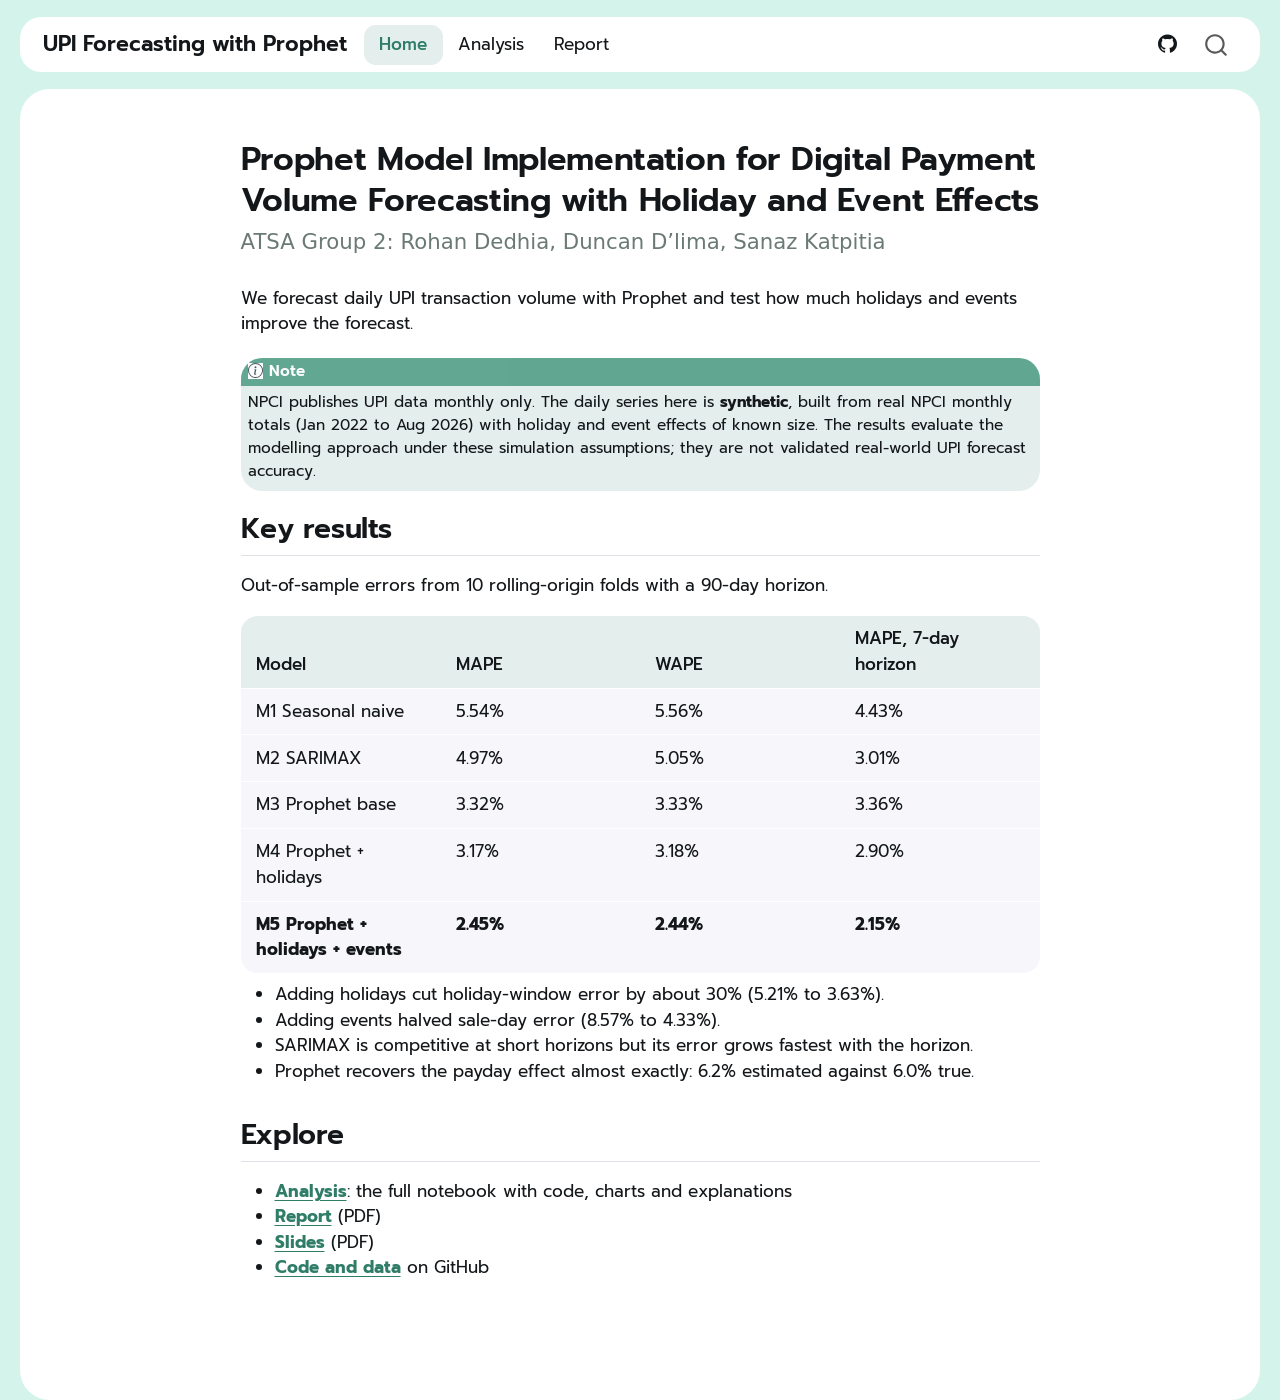
==== commit f0e44d81: "Improved notebook, updated report and home page" ====
--- a/docs/index.html
+++ b/docs/index.html
@@ -2,17 +2,23 @@
 <html xmlns="http://www.w3.org/1999/xhtml" lang="en" xml:lang="en"><head>
 
 <meta charset="utf-8">
-<meta name="generator" content="quarto-1.6.40">
+<meta name="generator" content="quarto-1.10.19">
 
 <meta name="viewport" content="width=device-width, initial-scale=1.0, user-scalable=yes">
 
 
-<title>UPI Forecasting with Prophet</title>
+<title>Prophet Model Implementation for Digital Payment Volume Forecasting with Holiday and Event Effects – UPI Forecasting with Prophet</title>
 <style>
-code{white-space: pre-wrap;}
+/* Default styles provided by pandoc.
+** See https://pandoc.org/MANUAL.html#variables-for-html for config info.
+*/
 span.smallcaps{font-variant: small-caps;}
-div.columns{display: flex; gap: min(4vw, 1.5em);}
-div.column{flex: auto; overflow-x: auto;}
+div.columns{display: flex; gap: 1.5em;}
+div.column{flex: auto;}
+@media screen {
+div.columns{gap: min(4vw, 1.5em);}
+div.column{overflow-x: auto;}
+}
 div.hanging-indent{margin-left: 1.5em; text-indent: -1.5em;}
 ul.task-list{list-style: none;}
 ul.task-list li input[type="checkbox"] {
@@ -30,15 +36,16 @@
 <script src="site_libs/quarto-search/fuse.min.js"></script>
 <script src="site_libs/quarto-search/quarto-search.js"></script>
 <meta name="quarto:offset" content="./">
-<script src="site_libs/quarto-html/quarto.js"></script>
+<script src="site_libs/quarto-html/quarto.js" type="module"></script>
+<script src="site_libs/quarto-html/tabsets/tabsets.js" type="module"></script>
 <script src="site_libs/quarto-html/popper.min.js"></script>
 <script src="site_libs/quarto-html/tippy.umd.min.js"></script>
 <script src="site_libs/quarto-html/anchor.min.js"></script>
 <link href="site_libs/quarto-html/tippy.css" rel="stylesheet">
-<link href="site_libs/quarto-html/quarto-syntax-highlighting-549806ee2085284f45b00abea8c6df48.css" rel="stylesheet" id="quarto-text-highlighting-styles">
+<link href="site_libs/quarto-html/quarto-syntax-highlighting-bf27225e3a48a9273f3daa8f8e829971.css" rel="stylesheet" id="quarto-text-highlighting-styles">
 <script src="site_libs/bootstrap/bootstrap.min.js"></script>
 <link href="site_libs/bootstrap/bootstrap-icons.css" rel="stylesheet">
-<link href="site_libs/bootstrap/bootstrap-06d1b8321ff580d5be70c1ec86aa8cc1.min.css" rel="stylesheet" append-hash="true" id="quarto-bootstrap" data-mode="light">
+<link href="site_libs/bootstrap/bootstrap-bd336850614bc29e2b04e42f4e2f3e97.min.css" rel="stylesheet" append-hash="true" id="quarto-bootstrap" data-mode="light">
 <script id="quarto-search-options" type="application/json">{
   "location": "navbar",
   "copy-button": false,
@@ -70,7 +77,7 @@
 
 </head>
 
-<body class="nav-fixed">
+<body class="nav-fixed fullcontent quarto-light">
 
 <div id="quarto-search-results"></div>
   <header id="quarto-header" class="headroom fixed-top">
@@ -114,342 +121,356 @@
     </nav>
 </header>
 <!-- content -->
-<div id="quarto-content" class="quarto-container page-columns page-rows-contents page-layout-full page-navbar">
+<div id="quarto-content" class="quarto-container page-columns page-rows-contents page-layout-article page-navbar">
 <!-- sidebar -->
 <!-- margin-sidebar -->
     
 <!-- main -->
-<main class="content column-page" id="quarto-document-content"><header id="title-block-header" class="quarto-title-block"></header>
-
-
-
-
-<div class="dash">
-
-<section class="tilebox c-intro">
-  <div class="intro-title">Prophet Model Implementation for Digital Payment Volume Forecasting with Holiday and Event Effects</div>
-  <p>We forecast daily UPI transaction volume with Prophet and test how much holidays and events improve the forecast. NPCI publishes UPI data monthly only, so the daily series is <b>synthetic</b>, built from real NPCI monthly totals (Jan 2022 to Aug 2026) with effects of known size.</p>
-  <div class="who">ATSA Group 2: Rohan Dedhia, Duncan D'lima, Sanaz Katpitia</div>
+<main class="content" id="quarto-document-content">
+
+<header id="title-block-header" class="quarto-title-block default">
+<div class="quarto-title">
+<h1 class="title">Prophet Model Implementation for Digital Payment Volume Forecasting with Holiday and Event Effects</h1>
+<p class="subtitle lead">ATSA Group 2: Rohan Dedhia, Duncan D’lima, Sanaz Katpitia</p>
+</div>
+
+
+
+<div class="quarto-title-meta">
+
+    
+  
+    
+  </div>
+  
+
+
+</header>
+
+
+<p>We forecast daily UPI transaction volume with Prophet and test how much holidays and events improve the forecast.</p>
+<div class="callout callout-style-default callout-note callout-titled">
+<div class="callout-header d-flex align-content-center">
+<div class="callout-icon-container">
+<i class="callout-icon"></i>
+</div>
+<div class="callout-title-container flex-fill">
+Note
+</div>
+</div>
+<div class="callout-body-container callout-body">
+<p>NPCI publishes UPI data monthly only. The daily series here is <strong>synthetic</strong>, built from real NPCI monthly totals (Jan 2022 to Aug 2026) with holiday and event effects of known size. The results evaluate the modelling approach under these simulation assumptions; they are not validated real-world UPI forecast accuracy.</p>
+</div>
+</div>
+<section id="key-results" class="level2">
+<h2 class="anchored" data-anchor-id="key-results">Key results</h2>
+<p>Out-of-sample errors from 10 rolling-origin folds with a 90-day horizon.</p>
+<table class="caption-top table">
+<colgroup>
+<col style="width: 25%">
+<col style="width: 25%">
+<col style="width: 25%">
+<col style="width: 25%">
+</colgroup>
+<thead>
+<tr class="header">
+<th>Model</th>
+<th>MAPE</th>
+<th>WAPE</th>
+<th>MAPE, 7-day horizon</th>
+</tr>
+</thead>
+<tbody>
+<tr class="odd">
+<td>M1 Seasonal naive</td>
+<td>5.54%</td>
+<td>5.56%</td>
+<td>4.43%</td>
+</tr>
+<tr class="even">
+<td>M2 SARIMAX</td>
+<td>4.97%</td>
+<td>5.05%</td>
+<td>3.01%</td>
+</tr>
+<tr class="odd">
+<td>M3 Prophet base</td>
+<td>3.32%</td>
+<td>3.33%</td>
+<td>3.36%</td>
+</tr>
+<tr class="even">
+<td>M4 Prophet + holidays</td>
+<td>3.17%</td>
+<td>3.18%</td>
+<td>2.90%</td>
+</tr>
+<tr class="odd">
+<td><strong>M5 Prophet + holidays + events</strong></td>
+<td><strong>2.45%</strong></td>
+<td><strong>2.44%</strong></td>
+<td><strong>2.15%</strong></td>
+</tr>
+</tbody>
+</table>
+<ul>
+<li>Adding holidays cut holiday-window error by about 30% (5.21% to 3.63%).</li>
+<li>Adding events halved sale-day error (8.57% to 4.33%).</li>
+<li>SARIMAX is competitive at short horizons but its error grows fastest with the horizon.</li>
+<li>Prophet recovers the payday effect almost exactly: 6.2% estimated against 6.0% true.</li>
+</ul>
 </section>
-
-<section class="tilebox c-hero">
-  <h2 class="t-title anchored">Final forecast <span class="muted" style="font-weight:400">Sep 2026 to Feb 2027</span></h2>
-  <div class="hero-grid">
-    <div>
-      <div class="cardstack"><div class="fcard">
-        <div class="top"><span>Prophet M5</span><b>UPI</b></div>
-        <div class="num">24 to 26 bn</div>
-        <div class="bot"><span>transactions per month</span><span>Sep 26 to Feb 27</span></div>
-      </div></div>
-    </div>
-    <div>
-      <div class="bal-label">Aug 2026 actual</div>
-      <div class="bal-num">24.5 bn</div>
-      <div class="muted" style="margin-top:.3rem">Peak days: 2026 sale (21 to 25 Oct) and Diwali (8 Nov), near 1 bn a day.</div>
-      <a class="link-arrow" href="upi_prophet_forecasting.html">View analysis <i>↗</i></a>
-    </div>
-  </div>
-  <div class="actions">
-    <a href="upi_prophet_forecasting.html"><span class="ic">▦</span>Analysis</a>
-    <a href="downloads/UPI_Prophet_Report.pdf"><span class="ic">☰</span>Report</a>
-  </div>
+<section id="explore" class="level2">
+<h2 class="anchored" data-anchor-id="explore">Explore</h2>
+<ul>
+<li><a href="./upi_prophet_forecasting.html"><strong>Analysis</strong></a>: the full notebook with code, charts and explanations</li>
+<li><a href="downloads/UPI_Prophet_Report.pdf"><strong>Report</strong></a> (PDF)</li>
+<li><a href="downloads/UPI_Prophet_Presentation.pdf"><strong>Slides</strong></a> (PDF)</li>
+<li><a href="https://github.com/san2736/upi-project"><strong>Code and data</strong></a> on GitHub</li>
+</ul>
+
+
 </section>
-
-<section class="tilebox c-profit">
-  <h2 class="t-title anchored">Monthly volume</h2>
-  <div class="chips" aria-hidden="true"><span>Month</span><span class="on">56 months</span></div>
-  <svg class="spark" viewbox="0 0 300 100" role="img" aria-label="NPCI monthly UPI volume rose from 4.6 billion in Jan 2022 to 24.5 billion in Aug 2026">
-    <defs><lineargradient id="sg" x1="0" y1="0" x2="0" y2="1"><stop offset="0" stop-color="#4a9a82" stop-opacity=".35"></stop><stop offset="1" stop-color="#4a9a82" stop-opacity="0"></stop></lineargradient></defs>
-    <path d="M0.0,91.7 C0.9,91.7 3.6,92.5 5.5,92.0 C7.3,91.5 9.1,89.3 10.9,88.7 C12.7,88.0 14.5,88.3 16.4,88.0 C18.2,87.6 20.0,86.7 21.8,86.6 C23.6,86.4 25.5,87.1 27.3,86.9 C29.1,86.7 30.9,85.8 32.7,85.3 C34.5,84.8 36.4,84.5 38.2,84.2 C40.0,83.9 41.8,83.9 43.6,83.4 C45.5,83.0 47.3,81.8 49.1,81.4 C50.9,81.1 52.7,81.8 54.5,81.4 C56.4,81.1 58.2,79.9 60.0,79.4 C61.8,79.0 63.6,78.5 65.5,78.7 C67.3,78.8 69.1,81.0 70.9,80.6 C72.7,80.2 74.5,77.0 76.4,76.2 C78.2,75.3 80.0,75.8 81.8,75.4 C83.6,74.9 85.5,73.7 87.3,73.4 C89.1,73.1 90.9,74.1 92.7,73.7 C94.5,73.4 96.4,72.1 98.2,71.3 C100.0,70.5 101.8,69.3 103.6,69.0 C105.5,68.6 107.3,69.6 109.1,69.1 C110.9,68.6 112.7,66.3 114.5,65.8 C116.4,65.4 118.2,66.9 120.0,66.5 C121.8,66.1 123.6,64.1 125.5,63.5 C127.3,62.9 129.1,62.9 130.9,62.8 C132.7,62.8 134.5,64.0 136.4,63.2 C138.2,62.4 140.0,58.9 141.8,58.1 C143.6,57.3 145.5,59.0 147.3,58.6 C149.1,58.2 150.9,56.2 152.7,55.8 C154.5,55.5 156.4,56.7 158.2,56.4 C160.0,56.2 161.8,55.0 163.6,54.3 C165.5,53.6 167.3,52.7 169.1,52.3 C170.9,51.9 172.7,53.0 174.5,52.0 C176.4,51.0 178.2,46.4 180.0,46.1 C181.8,45.9 183.6,50.4 185.5,50.3 C187.3,50.2 189.1,46.5 190.9,45.6 C192.7,44.6 194.5,44.2 196.4,44.6 C198.2,45.0 200.0,48.8 201.8,48.0 C203.6,47.1 205.5,40.7 207.3,39.6 C209.1,38.5 210.9,41.4 212.7,41.2 C214.5,40.9 216.4,38.5 218.2,38.2 C220.0,37.9 221.8,39.8 223.6,39.3 C225.5,38.8 227.3,36.2 229.1,35.2 C230.9,34.2 232.7,33.2 234.5,33.1 C236.4,33.0 238.2,35.0 240.0,34.5 C241.8,34.1 243.6,31.0 245.5,30.5 C247.3,30.0 249.1,32.0 250.9,31.4 C252.7,30.8 254.5,27.7 256.4,26.9 C258.2,26.1 260.0,25.9 261.8,26.7 C263.6,27.5 265.5,32.2 267.3,31.7 C269.1,31.1 270.9,24.3 272.7,23.1 C274.5,21.9 276.4,24.6 278.2,24.2 C280.0,23.9 281.8,21.2 283.6,21.0 C285.5,20.7 287.3,23.1 289.1,22.8 C290.9,22.5 292.7,20.4 294.5,19.2 C296.4,18.1 299.1,16.5 300.0,16.0 L300,100 L0,100 Z" fill="url(#sg)"></path>
-    <path d="M0.0,91.7 C0.9,91.7 3.6,92.5 5.5,92.0 C7.3,91.5 9.1,89.3 10.9,88.7 C12.7,88.0 14.5,88.3 16.4,88.0 C18.2,87.6 20.0,86.7 21.8,86.6 C23.6,86.4 25.5,87.1 27.3,86.9 C29.1,86.7 30.9,85.8 32.7,85.3 C34.5,84.8 36.4,84.5 38.2,84.2 C40.0,83.9 41.8,83.9 43.6,83.4 C45.5,83.0 47.3,81.8 49.1,81.4 C50.9,81.1 52.7,81.8 54.5,81.4 C56.4,81.1 58.2,79.9 60.0,79.4 C61.8,79.0 63.6,78.5 65.5,78.7 C67.3,78.8 69.1,81.0 70.9,80.6 C72.7,80.2 74.5,77.0 76.4,76.2 C78.2,75.3 80.0,75.8 81.8,75.4 C83.6,74.9 85.5,73.7 87.3,73.4 C89.1,73.1 90.9,74.1 92.7,73.7 C94.5,73.4 96.4,72.1 98.2,71.3 C100.0,70.5 101.8,69.3 103.6,69.0 C105.5,68.6 107.3,69.6 109.1,69.1 C110.9,68.6 112.7,66.3 114.5,65.8 C116.4,65.4 118.2,66.9 120.0,66.5 C121.8,66.1 123.6,64.1 125.5,63.5 C127.3,62.9 129.1,62.9 130.9,62.8 C132.7,62.8 134.5,64.0 136.4,63.2 C138.2,62.4 140.0,58.9 141.8,58.1 C143.6,57.3 145.5,59.0 147.3,58.6 C149.1,58.2 150.9,56.2 152.7,55.8 C154.5,55.5 156.4,56.7 158.2,56.4 C160.0,56.2 161.8,55.0 163.6,54.3 C165.5,53.6 167.3,52.7 169.1,52.3 C170.9,51.9 172.7,53.0 174.5,52.0 C176.4,51.0 178.2,46.4 180.0,46.1 C181.8,45.9 183.6,50.4 185.5,50.3 C187.3,50.2 189.1,46.5 190.9,45.6 C192.7,44.6 194.5,44.2 196.4,44.6 C198.2,45.0 200.0,48.8 201.8,48.0 C203.6,47.1 205.5,40.7 207.3,39.6 C209.1,38.5 210.9,41.4 212.7,41.2 C214.5,40.9 216.4,38.5 218.2,38.2 C220.0,37.9 221.8,39.8 223.6,39.3 C225.5,38.8 227.3,36.2 229.1,35.2 C230.9,34.2 232.7,33.2 234.5,33.1 C236.4,33.0 238.2,35.0 240.0,34.5 C241.8,34.1 243.6,31.0 245.5,30.5 C247.3,30.0 249.1,32.0 250.9,31.4 C252.7,30.8 254.5,27.7 256.4,26.9 C258.2,26.1 260.0,25.9 261.8,26.7 C263.6,27.5 265.5,32.2 267.3,31.7 C269.1,31.1 270.9,24.3 272.7,23.1 C274.5,21.9 276.4,24.6 278.2,24.2 C280.0,23.9 281.8,21.2 283.6,21.0 C285.5,20.7 287.3,23.1 289.1,22.8 C290.9,22.5 292.7,20.4 294.5,19.2 C296.4,18.1 299.1,16.5 300.0,16.0" fill="none" stroke="#2f7d67" stroke-width="2" stroke-linecap="round"></path>
-  </svg>
-  <div class="axis"><span>Jan 2022: 4.6 bn</span><span>Aug 2026: 24.5 bn</span></div>
-</section>
-
-<section class="tilebox c-inc">
-  <h2 class="t-title anchored"><span class="badge-ic">✓</span>Best</h2>
-  <div class="muted" style="margin-top:.6rem">Prophet + holidays + events</div>
-  <div class="big" style="margin-top:1.4rem">2.45%<span class="pill up">-56%</span></div>
-  <div class="muted foot">Forecast error (MAPE), 10 rolling folds</div>
-</section>
-
-<section class="tilebox c-exp">
-  <h2 class="t-title anchored"><span class="badge-ic">≡</span>Baseline</h2>
-  <div class="muted" style="margin-top:.6rem">Seasonal naive</div>
-  <div class="big" style="margin-top:1.4rem">5.54%</div>
-  <div class="muted foot">Same weekday last week. SARIMAX: 4.96%</div>
-</section>
-
-<section class="tilebox c-bars">
-  <h2 class="t-title anchored"><span class="badge-ic">▬</span>Error by model <span class="muted" style="margin-left:auto;font-weight:400">MAPE %, lower is better</span></h2>
-  <div class="bars" role="img" aria-label="MAPE: seasonal naive 5.54, SARIMAX 4.96, Prophet base 3.32, Prophet plus holidays 3.17, Prophet plus holidays and events 2.45">
-    <div class="col"><div class="val">5.54</div><div class="track"><div class="fill" style="height:92%"></div></div><div class="lab">M1 Seasonal naive</div></div>
-    <div class="col"><div class="val">4.96</div><div class="track"><div class="fill" style="height:83%"></div></div><div class="lab">M2 SARIMAX</div></div>
-    <div class="col"><div class="val">3.32</div><div class="track"><div class="fill" style="height:55%"></div></div><div class="lab">M3 Prophet base</div></div>
-    <div class="col"><div class="val">3.17</div><div class="track"><div class="fill" style="height:53%"></div></div><div class="lab">M4 + holidays</div></div>
-    <div class="col best"><div class="val">2.45</div><div class="track"><div class="fill" style="height:41%"></div></div><div class="lab">M5 + holidays + events</div></div>
-  </div>
-</section>
-
-<section class="tilebox c-plan">
-  <h2 class="t-title anchored">True vs estimated</h2>
-  <div class="muted">Effect size recovered by Prophet</div>
-  <div class="plan-item"><div class="row1">Payday <small>6.17% / 6.00%</small></div><div class="meter"><i style="width:100%"></i></div></div>
-  <div class="plan-item"><div class="row1">Month-end <small>3.25% / 3.00%</small></div><div class="meter"><i style="width:100%"></i></div></div>
-  <div class="plan-item"><div class="row1">E-commerce sale <small>9.80% / 10.67%</small></div><div class="meter"><i style="width:92%"></i></div></div>
-  <div class="plan-item"><div class="row1">Diwali <small>7.75% / 9.14%</small></div><div class="meter"><i style="width:85%"></i></div></div>
-</section>
-
-<section class="tilebox c-tx">
-  <h2 class="t-title anchored">Key findings</h2>
-  <div class="tx"><div class="when">Question 1</div><div class="who"><span class="dot">🎉</span><div><b>Holidays and events help</b><span>On the days they describe</span></div></div><div class="amt">-30%<span>holiday-day error</span></div></div>
-  <div class="tx"><div class="when">Question 2</div><div class="who"><span class="dot">🎯</span><div><b>Effects recovered</b><span>Diwali is under-estimated</span></div></div><div class="amt">17%<span>peak vs 20% true</span></div></div>
-  <div class="tx"><div class="when">Question 3</div><div class="who"><span class="dot">⚖</span><div><b>Prophet beats SARIMAX</b><span>Out of sample, same calendar inputs</span></div></div><div class="amt">2.45%<span>vs 4.96%</span></div></div>
-</section>
-
-<section class="tilebox c-prem">
-  <h2 class="t-title anchored">Code and data</h2>
-  <p>Notebook, synthetic data, generator and ground truth, all on GitHub.</p>
-  <div style="font-size:2.6rem;font-weight:600;color:var(--teal);margin-top:.6rem;letter-spacing:-.05em">&lt;/&gt;</div>
-  <a class="cta" href="https://github.com/san2736/upi-project">Open repository</a>
-</section>
-
-</div>
-
-
 
 </main> <!-- /main -->
 <script id="quarto-html-after-body" type="application/javascript">
-window.document.addEventListener("DOMContentLoaded", function (event) {
-  const toggleBodyColorMode = (bsSheetEl) => {
-    const mode = bsSheetEl.getAttribute("data-mode");
-    const bodyEl = window.document.querySelector("body");
-    if (mode === "dark") {
-      bodyEl.classList.add("quarto-dark");
-      bodyEl.classList.remove("quarto-light");
-    } else {
-      bodyEl.classList.add("quarto-light");
-      bodyEl.classList.remove("quarto-dark");
-    }
-  }
-  const toggleBodyColorPrimary = () => {
-    const bsSheetEl = window.document.querySelector("link#quarto-bootstrap");
-    if (bsSheetEl) {
-      toggleBodyColorMode(bsSheetEl);
-    }
-  }
-  toggleBodyColorPrimary();  
-  const icon = "";
-  const anchorJS = new window.AnchorJS();
-  anchorJS.options = {
-    placement: 'right',
-    icon: icon
-  };
-  anchorJS.add('.anchored');
-  const isCodeAnnotation = (el) => {
-    for (const clz of el.classList) {
-      if (clz.startsWith('code-annotation-')) {                     
-        return true;
-      }
-    }
-    return false;
-  }
-  const onCopySuccess = function(e) {
-    // button target
-    const button = e.trigger;
-    // don't keep focus
-    button.blur();
-    // flash "checked"
-    button.classList.add('code-copy-button-checked');
-    var currentTitle = button.getAttribute("title");
-    button.setAttribute("title", "Copied!");
-    let tooltip;
-    if (window.bootstrap) {
-      button.setAttribute("data-bs-toggle", "tooltip");
-      button.setAttribute("data-bs-placement", "left");
-      button.setAttribute("data-bs-title", "Copied!");
-      tooltip = new bootstrap.Tooltip(button, 
-        { trigger: "manual", 
-          customClass: "code-copy-button-tooltip",
-          offset: [0, -8]});
-      tooltip.show();    
-    }
-    setTimeout(function() {
-      if (tooltip) {
-        tooltip.hide();
-        button.removeAttribute("data-bs-title");
-        button.removeAttribute("data-bs-toggle");
-        button.removeAttribute("data-bs-placement");
-      }
-      button.setAttribute("title", currentTitle);
-      button.classList.remove('code-copy-button-checked');
-    }, 1000);
-    // clear code selection
-    e.clearSelection();
-  }
-  const getTextToCopy = function(trigger) {
-      const codeEl = trigger.previousElementSibling.cloneNode(true);
+  window.document.addEventListener("DOMContentLoaded", function (event) {
+    const icon = "";
+    const anchorJS = new window.AnchorJS();
+    anchorJS.options = {
+      placement: 'right',
+      icon: icon
+    };
+    anchorJS.add('.anchored');
+    const isCodeAnnotation = (el) => {
+      for (const clz of el.classList) {
+        if (clz.startsWith('code-annotation-')) {                     
+          return true;
+        }
+      }
+      return false;
+    }
+    const onCopySuccess = function(e) {
+      // button target
+      const button = e.trigger;
+      // don't keep focus
+      button.blur();
+      // flash "checked"
+      button.classList.add('code-copy-button-checked');
+      var currentTitle = button.getAttribute("title");
+      button.setAttribute("title", "Copied!");
+      let tooltip;
+      if (window.bootstrap) {
+        button.setAttribute("data-bs-toggle", "tooltip");
+        button.setAttribute("data-bs-placement", "left");
+        button.setAttribute("data-bs-title", "Copied!");
+        tooltip = new bootstrap.Tooltip(button, 
+          { trigger: "manual", 
+            customClass: "code-copy-button-tooltip",
+            offset: [0, -8]});
+        tooltip.show();    
+      }
+      setTimeout(function() {
+        if (tooltip) {
+          tooltip.hide();
+          button.removeAttribute("data-bs-title");
+          button.removeAttribute("data-bs-toggle");
+          button.removeAttribute("data-bs-placement");
+        }
+        button.setAttribute("title", currentTitle);
+        button.classList.remove('code-copy-button-checked');
+      }, 1000);
+      // clear code selection
+      e.clearSelection();
+    }
+    const getTextToCopy = function(trigger) {
+      const outerScaffold = trigger.parentElement.cloneNode(true);
+      const codeEl = outerScaffold.querySelector('code');
       for (const childEl of codeEl.children) {
         if (isCodeAnnotation(childEl)) {
           childEl.remove();
         }
       }
       return codeEl.innerText;
-  }
-  const clipboard = new window.ClipboardJS('.code-copy-button:not([data-in-quarto-modal])', {
-    text: getTextToCopy
-  });
-  clipboard.on('success', onCopySuccess);
-  if (window.document.getElementById('quarto-embedded-source-code-modal')) {
-    const clipboardModal = new window.ClipboardJS('.code-copy-button[data-in-quarto-modal]', {
-      text: getTextToCopy,
-      container: window.document.getElementById('quarto-embedded-source-code-modal')
+    }
+    const clipboard = new window.ClipboardJS('.code-copy-button:not([data-in-quarto-modal])', {
+      text: getTextToCopy
     });
-    clipboardModal.on('success', onCopySuccess);
-  }
-    var localhostRegex = new RegExp(/^(?:http|https):\/\/localhost\:?[0-9]*\//);
-    var mailtoRegex = new RegExp(/^mailto:/);
-      var filterRegex = new RegExp('/' + window.location.host + '/');
-    var isInternal = (href) => {
-        return filterRegex.test(href) || localhostRegex.test(href) || mailtoRegex.test(href);
-    }
-    // Inspect non-navigation links and adorn them if external
- 	var links = window.document.querySelectorAll('a[href]:not(.nav-link):not(.navbar-brand):not(.toc-action):not(.sidebar-link):not(.sidebar-item-toggle):not(.pagination-link):not(.no-external):not([aria-hidden]):not(.dropdown-item):not(.quarto-navigation-tool):not(.about-link)');
-    for (var i=0; i<links.length; i++) {
-      const link = links[i];
-      if (!isInternal(link.href)) {
-        // undo the damage that might have been done by quarto-nav.js in the case of
-        // links that we want to consider external
-        if (link.dataset.originalHref !== undefined) {
-          link.href = link.dataset.originalHref;
-        }
-      }
-    }
-  function tippyHover(el, contentFn, onTriggerFn, onUntriggerFn) {
-    const config = {
-      allowHTML: true,
-      maxWidth: 500,
-      delay: 100,
-      arrow: false,
-      appendTo: function(el) {
-          return el.parentElement;
-      },
-      interactive: true,
-      interactiveBorder: 10,
-      theme: 'quarto',
-      placement: 'bottom-start',
-    };
-    if (contentFn) {
-      config.content = contentFn;
-    }
-    if (onTriggerFn) {
-      config.onTrigger = onTriggerFn;
-    }
-    if (onUntriggerFn) {
-      config.onUntrigger = onUntriggerFn;
-    }
-    window.tippy(el, config); 
-  }
-  const noterefs = window.document.querySelectorAll('a[role="doc-noteref"]');
-  for (var i=0; i<noterefs.length; i++) {
-    const ref = noterefs[i];
-    tippyHover(ref, function() {
-      // use id or data attribute instead here
-      let href = ref.getAttribute('data-footnote-href') || ref.getAttribute('href');
-      try { href = new URL(href).hash; } catch {}
-      const id = href.replace(/^#\/?/, "");
-      const note = window.document.getElementById(id);
-      if (note) {
-        return note.innerHTML;
+    clipboard.on('success', onCopySuccess);
+    if (window.document.getElementById('quarto-embedded-source-code-modal')) {
+      const clipboardModal = new window.ClipboardJS('.code-copy-button[data-in-quarto-modal]', {
+        text: getTextToCopy,
+        container: window.document.getElementById('quarto-embedded-source-code-modal')
+      });
+      clipboardModal.on('success', onCopySuccess);
+    }
+      var localhostRegex = new RegExp(/^(?:http|https):\/\/localhost\:?[0-9]*\//);
+      var mailtoRegex = new RegExp(/^mailto:/);
+        var filterRegex = new RegExp('/' + window.location.host + '/');
+      var isInternal = (href) => {
+          return filterRegex.test(href) || localhostRegex.test(href) || mailtoRegex.test(href);
+      }
+      // Inspect non-navigation links and adorn them if external
+     var links = window.document.querySelectorAll('a[href]:not(.nav-link):not(.navbar-brand):not(.toc-action):not(.sidebar-link):not(.sidebar-item-toggle):not(.pagination-link):not(.no-external):not([aria-hidden]):not(.dropdown-item):not(.quarto-navigation-tool):not(.about-link)');
+      for (var i=0; i<links.length; i++) {
+        const link = links[i];
+        if (!isInternal(link.href)) {
+          // undo the damage that might have been done by quarto-nav.js in the case of
+          // links that we want to consider external
+          if (link.dataset.originalHref !== undefined) {
+            link.href = link.dataset.originalHref;
+          }
+        }
+      }
+    function tippyHover(el, contentFn, onTriggerFn, onUntriggerFn) {
+      const config = {
+        allowHTML: true,
+        maxWidth: 500,
+        delay: 100,
+        arrow: false,
+        appendTo: function(el) {
+            return el.parentElement;
+        },
+        interactive: true,
+        interactiveBorder: 10,
+        theme: 'quarto',
+        placement: 'bottom-start',
+      };
+      if (contentFn) {
+        config.content = contentFn;
+      }
+      if (onTriggerFn) {
+        config.onTrigger = onTriggerFn;
+      }
+      if (onUntriggerFn) {
+        config.onUntrigger = onUntriggerFn;
+      }
+      window.tippy(el, config); 
+    }
+    const noterefs = window.document.querySelectorAll('a[role="doc-noteref"]');
+    for (var i=0; i<noterefs.length; i++) {
+      const ref = noterefs[i];
+      tippyHover(ref, function() {
+        // use id or data attribute instead here
+        let href = ref.getAttribute('data-footnote-href') || ref.getAttribute('href');
+        try { href = new URL(href).hash; } catch {}
+        const id = href.replace(/^#\/?/, "");
+        const note = window.document.getElementById(id);
+        if (note) {
+          return note.innerHTML;
+        } else {
+          return "";
+        }
+      });
+    }
+    const xrefs = window.document.querySelectorAll('a.quarto-xref');
+    const processXRef = (id, note) => {
+      // Strip column container classes
+      const stripColumnClz = (el) => {
+        el.classList.remove("page-full", "page-columns");
+        if (el.children) {
+          for (const child of el.children) {
+            stripColumnClz(child);
+          }
+        }
+      }
+      stripColumnClz(note)
+      if (id === null || id.startsWith('sec-')) {
+        // Special case sections, only their first couple elements
+        const container = document.createElement("div");
+        if (note.children && note.children.length > 2) {
+          container.appendChild(note.children[0].cloneNode(true));
+          for (let i = 1; i < note.children.length; i++) {
+            const child = note.children[i];
+            if (child.tagName === "P" && child.innerText === "") {
+              continue;
+            } else {
+              container.appendChild(child.cloneNode(true));
+              break;
+            }
+          }
+          if (window.Quarto?.typesetMath) {
+            window.Quarto.typesetMath(container);
+          }
+          return container.innerHTML
+        } else {
+          if (window.Quarto?.typesetMath) {
+            window.Quarto.typesetMath(note);
+          }
+          return note.innerHTML;
+        }
       } else {
-        return "";
-      }
-    });
-  }
-  const xrefs = window.document.querySelectorAll('a.quarto-xref');
-  const processXRef = (id, note) => {
-    // Strip column container classes
-    const stripColumnClz = (el) => {
-      el.classList.remove("page-full", "page-columns");
-      if (el.children) {
-        for (const child of el.children) {
-          stripColumnClz(child);
-        }
-      }
-    }
-    stripColumnClz(note)
-    if (id === null || id.startsWith('sec-')) {
-      // Special case sections, only their first couple elements
-      const container = document.createElement("div");
-      if (note.children && note.children.length > 2) {
-        container.appendChild(note.children[0].cloneNode(true));
-        for (let i = 1; i < note.children.length; i++) {
-          const child = note.children[i];
-          if (child.tagName === "P" && child.innerText === "") {
-            continue;
-          } else {
-            container.appendChild(child.cloneNode(true));
-            break;
-          }
-        }
-        if (window.Quarto?.typesetMath) {
-          window.Quarto.typesetMath(container);
-        }
-        return container.innerHTML
-      } else {
+        // Remove any anchor links if they are present
+        const anchorLink = note.querySelector('a.anchorjs-link');
+        if (anchorLink) {
+          anchorLink.remove();
+        }
         if (window.Quarto?.typesetMath) {
           window.Quarto.typesetMath(note);
         }
-        return note.innerHTML;
-      }
-    } else {
-      // Remove any anchor links if they are present
-      const anchorLink = note.querySelector('a.anchorjs-link');
-      if (anchorLink) {
-        anchorLink.remove();
-      }
-      if (window.Quarto?.typesetMath) {
-        window.Quarto.typesetMath(note);
-      }
-      if (note.classList.contains("callout")) {
-        return note.outerHTML;
-      } else {
-        return note.innerHTML;
-      }
-    }
-  }
-  for (var i=0; i<xrefs.length; i++) {
-    const xref = xrefs[i];
-    tippyHover(xref, undefined, function(instance) {
-      instance.disable();
-      let url = xref.getAttribute('href');
-      let hash = undefined; 
-      if (url.startsWith('#')) {
-        hash = url;
-      } else {
-        try { hash = new URL(url).hash; } catch {}
-      }
-      if (hash) {
-        const id = hash.replace(/^#\/?/, "");
-        const note = window.document.getElementById(id);
-        if (note !== null) {
-          try {
-            const html = processXRef(id, note.cloneNode(true));
-            instance.setContent(html);
-          } finally {
-            instance.enable();
-            instance.show();
-          }
+        if (note.classList.contains("callout")) {
+          return note.outerHTML;
         } else {
-          // See if we can fetch this
-          fetch(url.split('#')[0])
+          return note.innerHTML;
+        }
+      }
+    }
+    for (var i=0; i<xrefs.length; i++) {
+      const xref = xrefs[i];
+      tippyHover(xref, undefined, function(instance) {
+        instance.disable();
+        let url = xref.getAttribute('href');
+        let hash = undefined; 
+        if (url.startsWith('#')) {
+          hash = url;
+        } else {
+          try { hash = new URL(url).hash; } catch {}
+        }
+        if (hash) {
+          const id = hash.replace(/^#\/?/, "");
+          const note = window.document.getElementById(id);
+          if (note !== null) {
+            try {
+              const html = processXRef(id, note.cloneNode(true));
+              instance.setContent(html);
+            } finally {
+              instance.enable();
+              instance.show();
+            }
+          } else {
+            // See if we can fetch this
+            fetch(url.split('#')[0])
+            .then(res => res.text())
+            .then(html => {
+              const parser = new DOMParser();
+              const htmlDoc = parser.parseFromString(html, "text/html");
+              const note = htmlDoc.getElementById(id);
+              if (note !== null) {
+                const html = processXRef(id, note);
+                instance.setContent(html);
+              } 
+            }).finally(() => {
+              instance.enable();
+              instance.show();
+            });
+          }
+        } else {
+          // See if we can fetch a full url (with no hash to target)
+          // This is a special case and we should probably do some content thinning / targeting
+          fetch(url)
           .then(res => res.text())
           .then(html => {
             const parser = new DOMParser();
             const htmlDoc = parser.parseFromString(html, "text/html");
-            const note = htmlDoc.getElementById(id);
+            const note = htmlDoc.querySelector('main.content');
             if (note !== null) {
-              const html = processXRef(id, note);
+              // This should only happen for chapter cross references
+              // (since there is no id in the URL)
+              // remove the first header
+              if (note.children.length > 0 && note.children[0].tagName === "HEADER") {
+                note.children[0].remove();
+              }
+              const html = processXRef(null, note);
               instance.setContent(html);
             } 
           }).finally(() => {
@@ -457,185 +478,161 @@
             instance.show();
           });
         }
+      }, function(instance) {
+      });
+    }
+        let selectedAnnoteEl;
+        const selectorForAnnotation = ( cell, annotation) => {
+          let cellAttr = 'data-code-cell="' + cell + '"';
+          let lineAttr = 'data-code-annotation="' +  annotation + '"';
+          const selector = 'span[' + cellAttr + '][' + lineAttr + ']';
+          return selector;
+        }
+        const selectCodeLines = (annoteEl) => {
+          const doc = window.document;
+          const targetCell = annoteEl.getAttribute("data-target-cell");
+          const targetAnnotation = annoteEl.getAttribute("data-target-annotation");
+          const annoteSpan = window.document.querySelector(selectorForAnnotation(targetCell, targetAnnotation));
+          const lines = annoteSpan.getAttribute("data-code-lines").split(",");
+          const lineIds = lines.map((line) => {
+            return targetCell + "-" + line;
+          })
+          let top = null;
+          let height = null;
+          let parent = null;
+          if (lineIds.length > 0) {
+              //compute the position of the single el (top and bottom and make a div)
+              const el = window.document.getElementById(lineIds[0]);
+              top = el.offsetTop;
+              height = el.offsetHeight;
+              parent = el.parentElement.parentElement;
+            if (lineIds.length > 1) {
+              const lastEl = window.document.getElementById(lineIds[lineIds.length - 1]);
+              const bottom = lastEl.offsetTop + lastEl.offsetHeight;
+              height = bottom - top;
+            }
+            if (top !== null && height !== null && parent !== null) {
+              // cook up a div (if necessary) and position it 
+              let div = window.document.getElementById("code-annotation-line-highlight");
+              if (div === null) {
+                div = window.document.createElement("div");
+                div.setAttribute("id", "code-annotation-line-highlight");
+                div.style.position = 'absolute';
+                parent.appendChild(div);
+              }
+              div.style.top = top - 2 + "px";
+              div.style.height = height + 4 + "px";
+              div.style.left = 0;
+              let gutterDiv = window.document.getElementById("code-annotation-line-highlight-gutter");
+              if (gutterDiv === null) {
+                gutterDiv = window.document.createElement("div");
+                gutterDiv.setAttribute("id", "code-annotation-line-highlight-gutter");
+                gutterDiv.style.position = 'absolute';
+                const codeCell = window.document.getElementById(targetCell);
+                const gutter = codeCell.querySelector('.code-annotation-gutter');
+                gutter.appendChild(gutterDiv);
+              }
+              gutterDiv.style.top = top - 2 + "px";
+              gutterDiv.style.height = height + 4 + "px";
+            }
+            selectedAnnoteEl = annoteEl;
+          }
+        };
+        const unselectCodeLines = () => {
+          const elementsIds = ["code-annotation-line-highlight", "code-annotation-line-highlight-gutter"];
+          elementsIds.forEach((elId) => {
+            const div = window.document.getElementById(elId);
+            if (div) {
+              div.remove();
+            }
+          });
+          selectedAnnoteEl = undefined;
+        };
+          // Handle positioning of the toggle
+      window.addEventListener(
+        "resize",
+        throttle(() => {
+          elRect = undefined;
+          if (selectedAnnoteEl) {
+            selectCodeLines(selectedAnnoteEl);
+          }
+        }, 10)
+      );
+      function throttle(fn, ms) {
+      let throttle = false;
+      let timer;
+        return (...args) => {
+          if(!throttle) { // first call gets through
+              fn.apply(this, args);
+              throttle = true;
+          } else { // all the others get throttled
+              if(timer) clearTimeout(timer); // cancel #2
+              timer = setTimeout(() => {
+                fn.apply(this, args);
+                timer = throttle = false;
+              }, ms);
+          }
+        };
+      }
+        // Attach click handler to the DT
+        const annoteDls = window.document.querySelectorAll('dt[data-target-cell]');
+        for (const annoteDlNode of annoteDls) {
+          annoteDlNode.addEventListener('click', (event) => {
+            const clickedEl = event.target;
+            if (clickedEl !== selectedAnnoteEl) {
+              unselectCodeLines();
+              const activeEl = window.document.querySelector('dt[data-target-cell].code-annotation-active');
+              if (activeEl) {
+                activeEl.classList.remove('code-annotation-active');
+              }
+              selectCodeLines(clickedEl);
+              clickedEl.classList.add('code-annotation-active');
+            } else {
+              // Unselect the line
+              unselectCodeLines();
+              clickedEl.classList.remove('code-annotation-active');
+            }
+          });
+        }
+    const findCites = (el) => {
+      const parentEl = el.parentElement;
+      if (parentEl) {
+        const cites = parentEl.dataset.cites;
+        if (cites) {
+          return {
+            el,
+            cites: cites.split(' ')
+          };
+        } else {
+          return findCites(el.parentElement)
+        }
       } else {
-        // See if we can fetch a full url (with no hash to target)
-        // This is a special case and we should probably do some content thinning / targeting
-        fetch(url)
-        .then(res => res.text())
-        .then(html => {
-          const parser = new DOMParser();
-          const htmlDoc = parser.parseFromString(html, "text/html");
-          const note = htmlDoc.querySelector('main.content');
-          if (note !== null) {
-            // This should only happen for chapter cross references
-            // (since there is no id in the URL)
-            // remove the first header
-            if (note.children.length > 0 && note.children[0].tagName === "HEADER") {
-              note.children[0].remove();
+        return undefined;
+      }
+    };
+    var bibliorefs = window.document.querySelectorAll('a[role="doc-biblioref"]');
+    for (var i=0; i<bibliorefs.length; i++) {
+      const ref = bibliorefs[i];
+      const citeInfo = findCites(ref);
+      if (citeInfo) {
+        tippyHover(citeInfo.el, function() {
+          var popup = window.document.createElement('div');
+          citeInfo.cites.forEach(function(cite) {
+            var citeDiv = window.document.createElement('div');
+            citeDiv.classList.add('hanging-indent');
+            citeDiv.classList.add('csl-entry');
+            var biblioDiv = window.document.getElementById('ref-' + cite);
+            if (biblioDiv) {
+              citeDiv.innerHTML = biblioDiv.innerHTML;
             }
-            const html = processXRef(null, note);
-            instance.setContent(html);
-          } 
-        }).finally(() => {
-          instance.enable();
-          instance.show();
+            popup.appendChild(citeDiv);
+          });
+          return popup.innerHTML;
         });
       }
-    }, function(instance) {
-    });
-  }
-      let selectedAnnoteEl;
-      const selectorForAnnotation = ( cell, annotation) => {
-        let cellAttr = 'data-code-cell="' + cell + '"';
-        let lineAttr = 'data-code-annotation="' +  annotation + '"';
-        const selector = 'span[' + cellAttr + '][' + lineAttr + ']';
-        return selector;
-      }
-      const selectCodeLines = (annoteEl) => {
-        const doc = window.document;
-        const targetCell = annoteEl.getAttribute("data-target-cell");
-        const targetAnnotation = annoteEl.getAttribute("data-target-annotation");
-        const annoteSpan = window.document.querySelector(selectorForAnnotation(targetCell, targetAnnotation));
-        const lines = annoteSpan.getAttribute("data-code-lines").split(",");
-        const lineIds = lines.map((line) => {
-          return targetCell + "-" + line;
-        })
-        let top = null;
-        let height = null;
-        let parent = null;
-        if (lineIds.length > 0) {
-            //compute the position of the single el (top and bottom and make a div)
-            const el = window.document.getElementById(lineIds[0]);
-            top = el.offsetTop;
-            height = el.offsetHeight;
-            parent = el.parentElement.parentElement;
-          if (lineIds.length > 1) {
-            const lastEl = window.document.getElementById(lineIds[lineIds.length - 1]);
-            const bottom = lastEl.offsetTop + lastEl.offsetHeight;
-            height = bottom - top;
-          }
-          if (top !== null && height !== null && parent !== null) {
-            // cook up a div (if necessary) and position it 
-            let div = window.document.getElementById("code-annotation-line-highlight");
-            if (div === null) {
-              div = window.document.createElement("div");
-              div.setAttribute("id", "code-annotation-line-highlight");
-              div.style.position = 'absolute';
-              parent.appendChild(div);
-            }
-            div.style.top = top - 2 + "px";
-            div.style.height = height + 4 + "px";
-            div.style.left = 0;
-            let gutterDiv = window.document.getElementById("code-annotation-line-highlight-gutter");
-            if (gutterDiv === null) {
-              gutterDiv = window.document.createElement("div");
-              gutterDiv.setAttribute("id", "code-annotation-line-highlight-gutter");
-              gutterDiv.style.position = 'absolute';
-              const codeCell = window.document.getElementById(targetCell);
-              const gutter = codeCell.querySelector('.code-annotation-gutter');
-              gutter.appendChild(gutterDiv);
-            }
-            gutterDiv.style.top = top - 2 + "px";
-            gutterDiv.style.height = height + 4 + "px";
-          }
-          selectedAnnoteEl = annoteEl;
-        }
-      };
-      const unselectCodeLines = () => {
-        const elementsIds = ["code-annotation-line-highlight", "code-annotation-line-highlight-gutter"];
-        elementsIds.forEach((elId) => {
-          const div = window.document.getElementById(elId);
-          if (div) {
-            div.remove();
-          }
-        });
-        selectedAnnoteEl = undefined;
-      };
-        // Handle positioning of the toggle
-    window.addEventListener(
-      "resize",
-      throttle(() => {
-        elRect = undefined;
-        if (selectedAnnoteEl) {
-          selectCodeLines(selectedAnnoteEl);
-        }
-      }, 10)
-    );
-    function throttle(fn, ms) {
-    let throttle = false;
-    let timer;
-      return (...args) => {
-        if(!throttle) { // first call gets through
-            fn.apply(this, args);
-            throttle = true;
-        } else { // all the others get throttled
-            if(timer) clearTimeout(timer); // cancel #2
-            timer = setTimeout(() => {
-              fn.apply(this, args);
-              timer = throttle = false;
-            }, ms);
-        }
-      };
-    }
-      // Attach click handler to the DT
-      const annoteDls = window.document.querySelectorAll('dt[data-target-cell]');
-      for (const annoteDlNode of annoteDls) {
-        annoteDlNode.addEventListener('click', (event) => {
-          const clickedEl = event.target;
-          if (clickedEl !== selectedAnnoteEl) {
-            unselectCodeLines();
-            const activeEl = window.document.querySelector('dt[data-target-cell].code-annotation-active');
-            if (activeEl) {
-              activeEl.classList.remove('code-annotation-active');
-            }
-            selectCodeLines(clickedEl);
-            clickedEl.classList.add('code-annotation-active');
-          } else {
-            // Unselect the line
-            unselectCodeLines();
-            clickedEl.classList.remove('code-annotation-active');
-          }
-        });
-      }
-  const findCites = (el) => {
-    const parentEl = el.parentElement;
-    if (parentEl) {
-      const cites = parentEl.dataset.cites;
-      if (cites) {
-        return {
-          el,
-          cites: cites.split(' ')
-        };
-      } else {
-        return findCites(el.parentElement)
-      }
-    } else {
-      return undefined;
-    }
-  };
-  var bibliorefs = window.document.querySelectorAll('a[role="doc-biblioref"]');
-  for (var i=0; i<bibliorefs.length; i++) {
-    const ref = bibliorefs[i];
-    const citeInfo = findCites(ref);
-    if (citeInfo) {
-      tippyHover(citeInfo.el, function() {
-        var popup = window.document.createElement('div');
-        citeInfo.cites.forEach(function(cite) {
-          var citeDiv = window.document.createElement('div');
-          citeDiv.classList.add('hanging-indent');
-          citeDiv.classList.add('csl-entry');
-          var biblioDiv = window.document.getElementById('ref-' + cite);
-          if (biblioDiv) {
-            citeDiv.innerHTML = biblioDiv.innerHTML;
-          }
-          popup.appendChild(citeDiv);
-        });
-        return popup.innerHTML;
-      });
-    }
-  }
-});
-</script>
+    }
+  });
+  </script>
 </div> <!-- /content -->
 
 
--- a/docs/site_libs/quarto-html/quarto-syntax-highlighting-bf27225e3a48a9273f3daa8f8e829971.css
+++ b/docs/site_libs/quarto-html/quarto-syntax-highlighting-bf27225e3a48a9273f3daa8f8e829971.css
@@ -0,0 +1,236 @@
+/* quarto syntax highlight colors */
+:root {
+  --quarto-hl-ot-color: #003B4F;
+  --quarto-hl-at-color: #657422;
+  --quarto-hl-ss-color: #20794D;
+  --quarto-hl-an-color: #5E5E5E;
+  --quarto-hl-fu-color: #4758AB;
+  --quarto-hl-st-color: #20794D;
+  --quarto-hl-cf-color: #003B4F;
+  --quarto-hl-op-color: #5E5E5E;
+  --quarto-hl-er-color: #AD0000;
+  --quarto-hl-bn-color: #AD0000;
+  --quarto-hl-al-color: #AD0000;
+  --quarto-hl-va-color: #111111;
+  --quarto-hl-bu-color: inherit;
+  --quarto-hl-ex-color: inherit;
+  --quarto-hl-pp-color: #AD0000;
+  --quarto-hl-in-color: #5E5E5E;
+  --quarto-hl-vs-color: #20794D;
+  --quarto-hl-wa-color: #5E5E5E;
+  --quarto-hl-do-color: #5E5E5E;
+  --quarto-hl-im-color: #00769E;
+  --quarto-hl-ch-color: #20794D;
+  --quarto-hl-dt-color: #AD0000;
+  --quarto-hl-fl-color: #AD0000;
+  --quarto-hl-co-color: #5E5E5E;
+  --quarto-hl-cv-color: #5E5E5E;
+  --quarto-hl-cn-color: #8f5902;
+  --quarto-hl-sc-color: #5E5E5E;
+  --quarto-hl-dv-color: #AD0000;
+  --quarto-hl-kw-color: #003B4F;
+}
+
+/* other quarto variables */
+:root {
+  --quarto-font-monospace: SFMono-Regular, Menlo, Monaco, Consolas, "Liberation Mono", "Courier New", monospace;
+}
+
+/* syntax highlight based on Pandoc's rules */
+pre > code.sourceCode > span {
+  color: #003B4F;
+}
+
+code.sourceCode > span {
+  color: #003B4F;
+}
+
+div.sourceCode,
+div.sourceCode pre.sourceCode {
+  color: #003B4F;
+}
+
+/* Normal */
+code span {
+  color: #003B4F;
+}
+
+/* Alert */
+code span.al {
+  color: #AD0000;
+  font-style: inherit;
+}
+
+/* Annotation */
+code span.an {
+  color: #5E5E5E;
+  font-style: inherit;
+}
+
+/* Attribute */
+code span.at {
+  color: #657422;
+  font-style: inherit;
+}
+
+/* BaseN */
+code span.bn {
+  color: #AD0000;
+  font-style: inherit;
+}
+
+/* BuiltIn */
+code span.bu {
+  font-style: inherit;
+}
+
+/* ControlFlow */
+code span.cf {
+  color: #003B4F;
+  font-weight: bold;
+  font-style: inherit;
+}
+
+/* Char */
+code span.ch {
+  color: #20794D;
+  font-style: inherit;
+}
+
+/* Constant */
+code span.cn {
+  color: #8f5902;
+  font-style: inherit;
+}
+
+/* Comment */
+code span.co {
+  color: #5E5E5E;
+  font-style: inherit;
+}
+
+/* CommentVar */
+code span.cv {
+  color: #5E5E5E;
+  font-style: italic;
+}
+
+/* Documentation */
+code span.do {
+  color: #5E5E5E;
+  font-style: italic;
+}
+
+/* DataType */
+code span.dt {
+  color: #AD0000;
+  font-style: inherit;
+}
+
+/* DecVal */
+code span.dv {
+  color: #AD0000;
+  font-style: inherit;
+}
+
+/* Error */
+code span.er {
+  color: #AD0000;
+  font-style: inherit;
+}
+
+/* Extension */
+code span.ex {
+  font-style: inherit;
+}
+
+/* Float */
+code span.fl {
+  color: #AD0000;
+  font-style: inherit;
+}
+
+/* Function */
+code span.fu {
+  color: #4758AB;
+  font-style: inherit;
+}
+
+/* Import */
+code span.im {
+  color: #00769E;
+  font-style: inherit;
+}
+
+/* Information */
+code span.in {
+  color: #5E5E5E;
+  font-style: inherit;
+}
+
+/* Keyword */
+code span.kw {
+  color: #003B4F;
+  font-weight: bold;
+  font-style: inherit;
+}
+
+/* Operator */
+code span.op {
+  color: #5E5E5E;
+  font-style: inherit;
+}
+
+/* Other */
+code span.ot {
+  color: #003B4F;
+  font-style: inherit;
+}
+
+/* Preprocessor */
+code span.pp {
+  color: #AD0000;
+  font-style: inherit;
+}
+
+/* SpecialChar */
+code span.sc {
+  color: #5E5E5E;
+  font-style: inherit;
+}
+
+/* SpecialString */
+code span.ss {
+  color: #20794D;
+  font-style: inherit;
+}
+
+/* String */
+code span.st {
+  color: #20794D;
+  font-style: inherit;
+}
+
+/* Variable */
+code span.va {
+  color: #111111;
+  font-style: inherit;
+}
+
+/* VerbatimString */
+code span.vs {
+  color: #20794D;
+  font-style: inherit;
+}
+
+/* Warning */
+code span.wa {
+  color: #5E5E5E;
+  font-style: italic;
+}
+
+.prevent-inlining {
+  content: "</";
+}
+
+/*# sourceMappingURL=8be38f48d34c45af72792cbd699585e7.css.map */
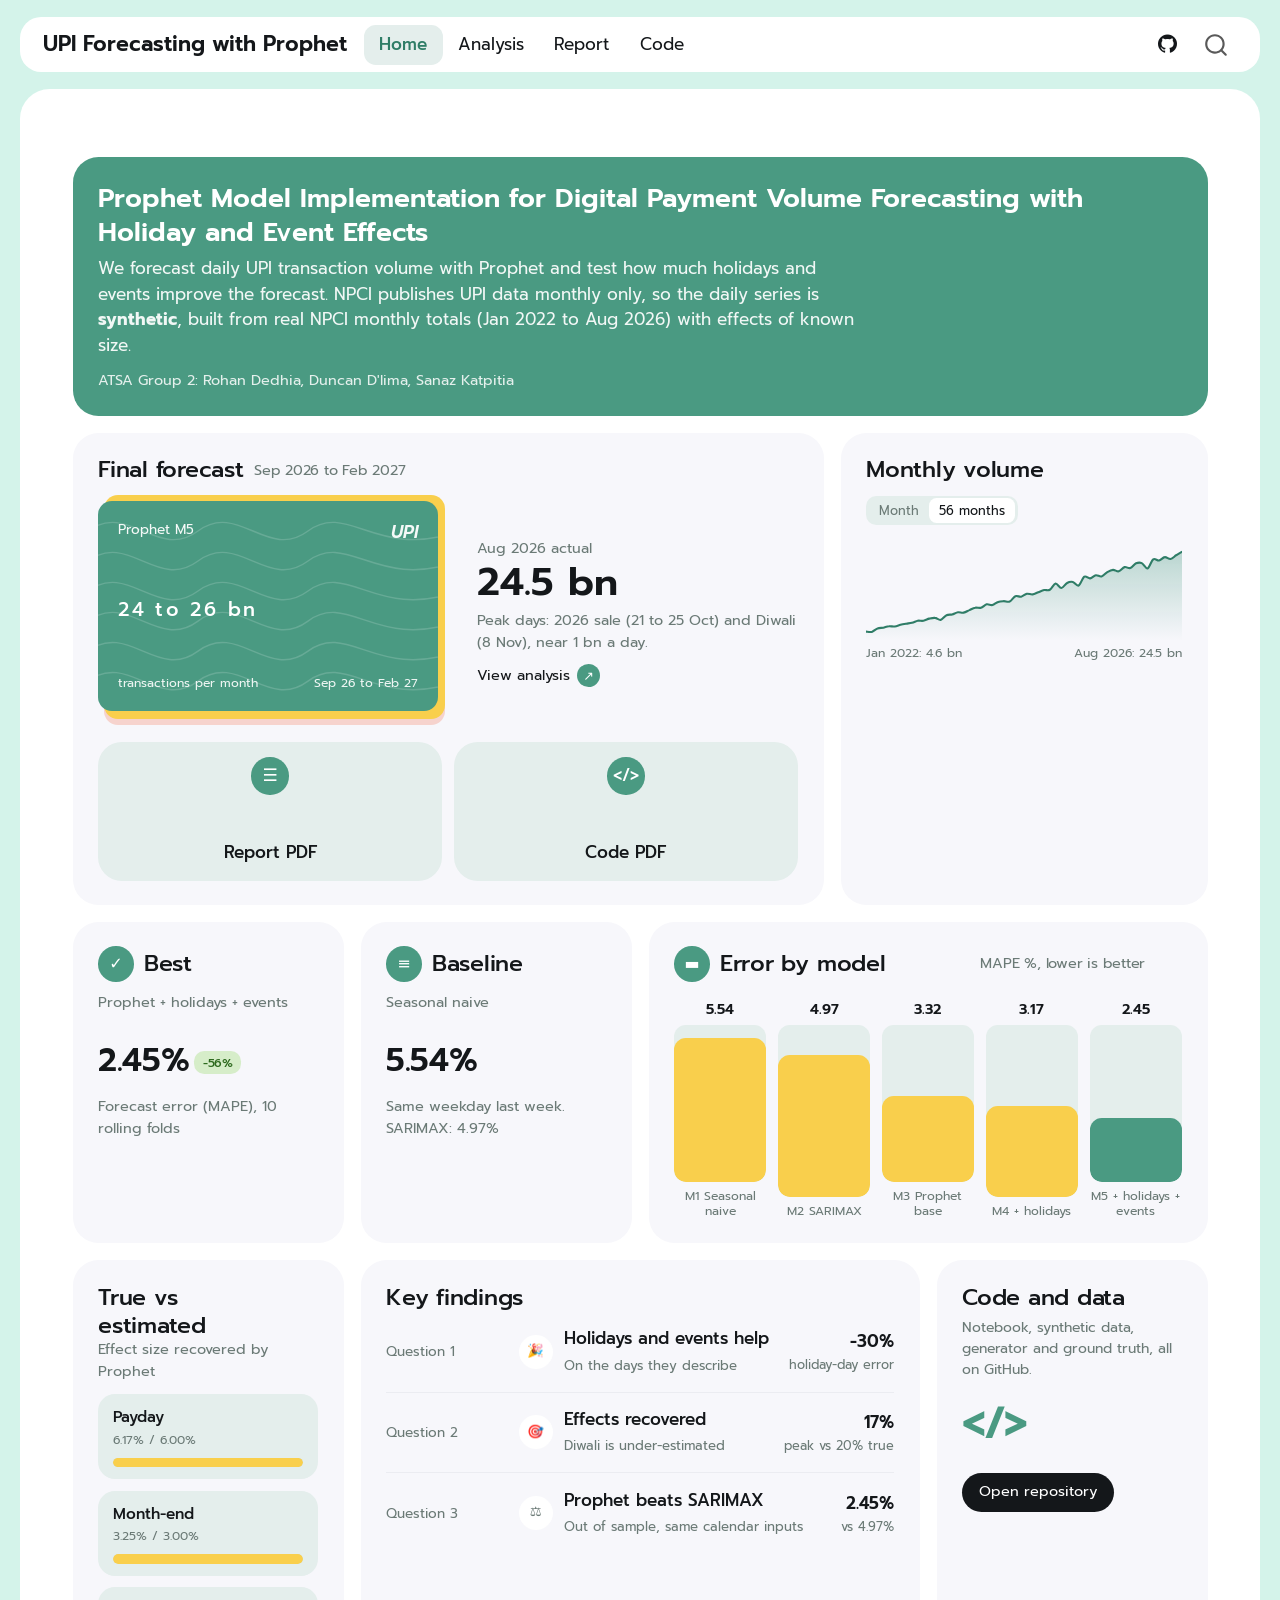
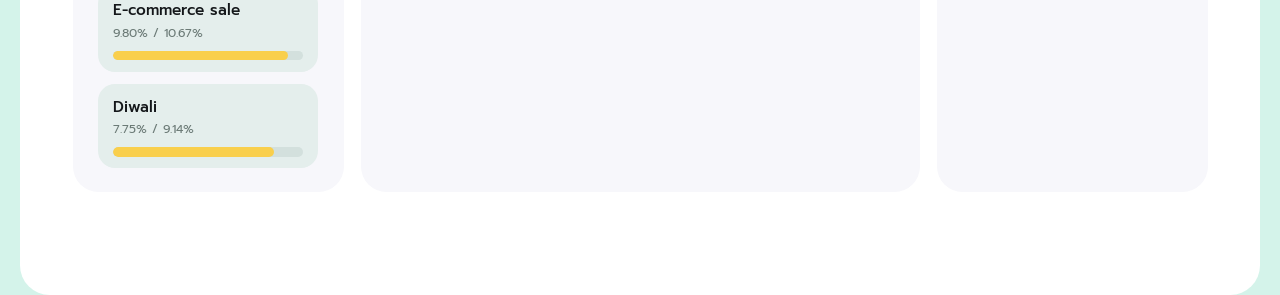
==== commit 6a218579: "Restore tile dashboard, Report and Code PDF links" ====
--- a/docs/index.html
+++ b/docs/index.html
@@ -7,7 +7,7 @@
 <meta name="viewport" content="width=device-width, initial-scale=1.0, user-scalable=yes">
 
 
-<title>Prophet Model Implementation for Digital Payment Volume Forecasting with Holiday and Event Effects – UPI Forecasting with Prophet</title>
+<title>UPI Forecasting with Prophet</title>
 <style>
 /* Default styles provided by pandoc.
 ** See https://pandoc.org/MANUAL.html#variables-for-html for config info.
@@ -77,7 +77,7 @@
 
 </head>
 
-<body class="nav-fixed fullcontent quarto-light">
+<body class="nav-fixed quarto-light">
 
 <div id="quarto-search-results"></div>
   <header id="quarto-header" class="headroom fixed-top">
@@ -106,6 +106,10 @@
     <a class="nav-link" href="./downloads/UPI_Prophet_Report.pdf"> 
 <span class="menu-text">Report</span></a>
   </li>  
+  <li class="nav-item">
+    <a class="nav-link" href="./downloads/UPI_Prophet_Forecasting.pdf"> 
+<span class="menu-text">Code</span></a>
+  </li>  
 </ul>
             <ul class="navbar-nav navbar-nav-scroll ms-auto">
   <li class="nav-item compact">
@@ -121,116 +125,109 @@
     </nav>
 </header>
 <!-- content -->
-<div id="quarto-content" class="quarto-container page-columns page-rows-contents page-layout-article page-navbar">
+<div id="quarto-content" class="quarto-container page-columns page-rows-contents page-layout-full page-navbar">
 <!-- sidebar -->
 <!-- margin-sidebar -->
     
 <!-- main -->
-<main class="content" id="quarto-document-content">
-
-<header id="title-block-header" class="quarto-title-block default">
-<div class="quarto-title">
-<h1 class="title">Prophet Model Implementation for Digital Payment Volume Forecasting with Holiday and Event Effects</h1>
-<p class="subtitle lead">ATSA Group 2: Rohan Dedhia, Duncan D’lima, Sanaz Katpitia</p>
+<main class="content column-page" id="quarto-document-content"><header id="title-block-header" class="quarto-title-block"></header>
+
+
+
+
+<div class="dash">
+
+<section class="tilebox c-intro">
+  <div class="intro-title">Prophet Model Implementation for Digital Payment Volume Forecasting with Holiday and Event Effects</div>
+  <p>We forecast daily UPI transaction volume with Prophet and test how much holidays and events improve the forecast. NPCI publishes UPI data monthly only, so the daily series is <b>synthetic</b>, built from real NPCI monthly totals (Jan 2022 to Aug 2026) with effects of known size.</p>
+  <div class="who">ATSA Group 2: Rohan Dedhia, Duncan D'lima, Sanaz Katpitia</div>
+</section>
+
+<section class="tilebox c-hero">
+  <h2 class="t-title anchored">Final forecast <span class="muted" style="font-weight:400">Sep 2026 to Feb 2027</span></h2>
+  <div class="hero-grid">
+    <div>
+      <div class="cardstack"><div class="fcard">
+        <div class="top"><span>Prophet M5</span><b>UPI</b></div>
+        <div class="num">24 to 26 bn</div>
+        <div class="bot"><span>transactions per month</span><span>Sep 26 to Feb 27</span></div>
+      </div></div>
+    </div>
+    <div>
+      <div class="bal-label">Aug 2026 actual</div>
+      <div class="bal-num">24.5 bn</div>
+      <div class="muted" style="margin-top:.3rem">Peak days: 2026 sale (21 to 25 Oct) and Diwali (8 Nov), near 1 bn a day.</div>
+      <a class="link-arrow" href="upi_prophet_forecasting.html">View analysis <i>↗</i></a>
+    </div>
+  </div>
+  <div class="actions">
+    <a href="downloads/UPI_Prophet_Report.pdf"><span class="ic">☰</span>Report PDF</a>
+    <a href="downloads/UPI_Prophet_Forecasting.pdf"><span class="ic">&lt;/&gt;</span>Code PDF</a>
+  </div>
+</section>
+
+<section class="tilebox c-profit">
+  <h2 class="t-title anchored">Monthly volume</h2>
+  <div class="chips" aria-hidden="true"><span>Month</span><span class="on">56 months</span></div>
+  <svg class="spark" viewbox="0 0 300 100" role="img" aria-label="NPCI monthly UPI volume rose from 4.6 billion in Jan 2022 to 24.5 billion in Aug 2026">
+    <defs><lineargradient id="sg" x1="0" y1="0" x2="0" y2="1"><stop offset="0" stop-color="#4a9a82" stop-opacity=".35"></stop><stop offset="1" stop-color="#4a9a82" stop-opacity="0"></stop></lineargradient></defs>
+    <path d="M0.0,91.7 C0.9,91.7 3.6,92.5 5.5,92.0 C7.3,91.5 9.1,89.3 10.9,88.7 C12.7,88.0 14.5,88.3 16.4,88.0 C18.2,87.6 20.0,86.7 21.8,86.6 C23.6,86.4 25.5,87.1 27.3,86.9 C29.1,86.7 30.9,85.8 32.7,85.3 C34.5,84.8 36.4,84.5 38.2,84.2 C40.0,83.9 41.8,83.9 43.6,83.4 C45.5,83.0 47.3,81.8 49.1,81.4 C50.9,81.1 52.7,81.8 54.5,81.4 C56.4,81.1 58.2,79.9 60.0,79.4 C61.8,79.0 63.6,78.5 65.5,78.7 C67.3,78.8 69.1,81.0 70.9,80.6 C72.7,80.2 74.5,77.0 76.4,76.2 C78.2,75.3 80.0,75.8 81.8,75.4 C83.6,74.9 85.5,73.7 87.3,73.4 C89.1,73.1 90.9,74.1 92.7,73.7 C94.5,73.4 96.4,72.1 98.2,71.3 C100.0,70.5 101.8,69.3 103.6,69.0 C105.5,68.6 107.3,69.6 109.1,69.1 C110.9,68.6 112.7,66.3 114.5,65.8 C116.4,65.4 118.2,66.9 120.0,66.5 C121.8,66.1 123.6,64.1 125.5,63.5 C127.3,62.9 129.1,62.9 130.9,62.8 C132.7,62.8 134.5,64.0 136.4,63.2 C138.2,62.4 140.0,58.9 141.8,58.1 C143.6,57.3 145.5,59.0 147.3,58.6 C149.1,58.2 150.9,56.2 152.7,55.8 C154.5,55.5 156.4,56.7 158.2,56.4 C160.0,56.2 161.8,55.0 163.6,54.3 C165.5,53.6 167.3,52.7 169.1,52.3 C170.9,51.9 172.7,53.0 174.5,52.0 C176.4,51.0 178.2,46.4 180.0,46.1 C181.8,45.9 183.6,50.4 185.5,50.3 C187.3,50.2 189.1,46.5 190.9,45.6 C192.7,44.6 194.5,44.2 196.4,44.6 C198.2,45.0 200.0,48.8 201.8,48.0 C203.6,47.1 205.5,40.7 207.3,39.6 C209.1,38.5 210.9,41.4 212.7,41.2 C214.5,40.9 216.4,38.5 218.2,38.2 C220.0,37.9 221.8,39.8 223.6,39.3 C225.5,38.8 227.3,36.2 229.1,35.2 C230.9,34.2 232.7,33.2 234.5,33.1 C236.4,33.0 238.2,35.0 240.0,34.5 C241.8,34.1 243.6,31.0 245.5,30.5 C247.3,30.0 249.1,32.0 250.9,31.4 C252.7,30.8 254.5,27.7 256.4,26.9 C258.2,26.1 260.0,25.9 261.8,26.7 C263.6,27.5 265.5,32.2 267.3,31.7 C269.1,31.1 270.9,24.3 272.7,23.1 C274.5,21.9 276.4,24.6 278.2,24.2 C280.0,23.9 281.8,21.2 283.6,21.0 C285.5,20.7 287.3,23.1 289.1,22.8 C290.9,22.5 292.7,20.4 294.5,19.2 C296.4,18.1 299.1,16.5 300.0,16.0 L300,100 L0,100 Z" fill="url(#sg)"></path>
+    <path d="M0.0,91.7 C0.9,91.7 3.6,92.5 5.5,92.0 C7.3,91.5 9.1,89.3 10.9,88.7 C12.7,88.0 14.5,88.3 16.4,88.0 C18.2,87.6 20.0,86.7 21.8,86.6 C23.6,86.4 25.5,87.1 27.3,86.9 C29.1,86.7 30.9,85.8 32.7,85.3 C34.5,84.8 36.4,84.5 38.2,84.2 C40.0,83.9 41.8,83.9 43.6,83.4 C45.5,83.0 47.3,81.8 49.1,81.4 C50.9,81.1 52.7,81.8 54.5,81.4 C56.4,81.1 58.2,79.9 60.0,79.4 C61.8,79.0 63.6,78.5 65.5,78.7 C67.3,78.8 69.1,81.0 70.9,80.6 C72.7,80.2 74.5,77.0 76.4,76.2 C78.2,75.3 80.0,75.8 81.8,75.4 C83.6,74.9 85.5,73.7 87.3,73.4 C89.1,73.1 90.9,74.1 92.7,73.7 C94.5,73.4 96.4,72.1 98.2,71.3 C100.0,70.5 101.8,69.3 103.6,69.0 C105.5,68.6 107.3,69.6 109.1,69.1 C110.9,68.6 112.7,66.3 114.5,65.8 C116.4,65.4 118.2,66.9 120.0,66.5 C121.8,66.1 123.6,64.1 125.5,63.5 C127.3,62.9 129.1,62.9 130.9,62.8 C132.7,62.8 134.5,64.0 136.4,63.2 C138.2,62.4 140.0,58.9 141.8,58.1 C143.6,57.3 145.5,59.0 147.3,58.6 C149.1,58.2 150.9,56.2 152.7,55.8 C154.5,55.5 156.4,56.7 158.2,56.4 C160.0,56.2 161.8,55.0 163.6,54.3 C165.5,53.6 167.3,52.7 169.1,52.3 C170.9,51.9 172.7,53.0 174.5,52.0 C176.4,51.0 178.2,46.4 180.0,46.1 C181.8,45.9 183.6,50.4 185.5,50.3 C187.3,50.2 189.1,46.5 190.9,45.6 C192.7,44.6 194.5,44.2 196.4,44.6 C198.2,45.0 200.0,48.8 201.8,48.0 C203.6,47.1 205.5,40.7 207.3,39.6 C209.1,38.5 210.9,41.4 212.7,41.2 C214.5,40.9 216.4,38.5 218.2,38.2 C220.0,37.9 221.8,39.8 223.6,39.3 C225.5,38.8 227.3,36.2 229.1,35.2 C230.9,34.2 232.7,33.2 234.5,33.1 C236.4,33.0 238.2,35.0 240.0,34.5 C241.8,34.1 243.6,31.0 245.5,30.5 C247.3,30.0 249.1,32.0 250.9,31.4 C252.7,30.8 254.5,27.7 256.4,26.9 C258.2,26.1 260.0,25.9 261.8,26.7 C263.6,27.5 265.5,32.2 267.3,31.7 C269.1,31.1 270.9,24.3 272.7,23.1 C274.5,21.9 276.4,24.6 278.2,24.2 C280.0,23.9 281.8,21.2 283.6,21.0 C285.5,20.7 287.3,23.1 289.1,22.8 C290.9,22.5 292.7,20.4 294.5,19.2 C296.4,18.1 299.1,16.5 300.0,16.0" fill="none" stroke="#2f7d67" stroke-width="2" stroke-linecap="round"></path>
+  </svg>
+  <div class="axis"><span>Jan 2022: 4.6 bn</span><span>Aug 2026: 24.5 bn</span></div>
+</section>
+
+<section class="tilebox c-inc">
+  <h2 class="t-title anchored"><span class="badge-ic">✓</span>Best</h2>
+  <div class="muted" style="margin-top:.6rem">Prophet + holidays + events</div>
+  <div class="big" style="margin-top:1.4rem">2.45%<span class="pill up">-56%</span></div>
+  <div class="muted foot">Forecast error (MAPE), 10 rolling folds</div>
+</section>
+
+<section class="tilebox c-exp">
+  <h2 class="t-title anchored"><span class="badge-ic">≡</span>Baseline</h2>
+  <div class="muted" style="margin-top:.6rem">Seasonal naive</div>
+  <div class="big" style="margin-top:1.4rem">5.54%</div>
+  <div class="muted foot">Same weekday last week. SARIMAX: 4.97%</div>
+</section>
+
+<section class="tilebox c-bars">
+  <h2 class="t-title anchored"><span class="badge-ic">▬</span>Error by model <span class="muted" style="margin-left:auto;font-weight:400">MAPE %, lower is better</span></h2>
+  <div class="bars" role="img" aria-label="MAPE: seasonal naive 5.54, SARIMAX 4.97, Prophet base 3.32, Prophet plus holidays 3.17, Prophet plus holidays and events 2.45">
+    <div class="col"><div class="val">5.54</div><div class="track"><div class="fill" style="height:92%"></div></div><div class="lab">M1 Seasonal naive</div></div>
+    <div class="col"><div class="val">4.97</div><div class="track"><div class="fill" style="height:83%"></div></div><div class="lab">M2 SARIMAX</div></div>
+    <div class="col"><div class="val">3.32</div><div class="track"><div class="fill" style="height:55%"></div></div><div class="lab">M3 Prophet base</div></div>
+    <div class="col"><div class="val">3.17</div><div class="track"><div class="fill" style="height:53%"></div></div><div class="lab">M4 + holidays</div></div>
+    <div class="col best"><div class="val">2.45</div><div class="track"><div class="fill" style="height:41%"></div></div><div class="lab">M5 + holidays + events</div></div>
+  </div>
+</section>
+
+<section class="tilebox c-plan">
+  <h2 class="t-title anchored">True vs estimated</h2>
+  <div class="muted">Effect size recovered by Prophet</div>
+  <div class="plan-item"><div class="row1">Payday <small>6.17% / 6.00%</small></div><div class="meter"><i style="width:100%"></i></div></div>
+  <div class="plan-item"><div class="row1">Month-end <small>3.25% / 3.00%</small></div><div class="meter"><i style="width:100%"></i></div></div>
+  <div class="plan-item"><div class="row1">E-commerce sale <small>9.80% / 10.67%</small></div><div class="meter"><i style="width:92%"></i></div></div>
+  <div class="plan-item"><div class="row1">Diwali <small>7.75% / 9.14%</small></div><div class="meter"><i style="width:85%"></i></div></div>
+</section>
+
+<section class="tilebox c-tx">
+  <h2 class="t-title anchored">Key findings</h2>
+  <div class="tx"><div class="when">Question 1</div><div class="who"><span class="dot">🎉</span><div><b>Holidays and events help</b><span>On the days they describe</span></div></div><div class="amt">-30%<span>holiday-day error</span></div></div>
+  <div class="tx"><div class="when">Question 2</div><div class="who"><span class="dot">🎯</span><div><b>Effects recovered</b><span>Diwali is under-estimated</span></div></div><div class="amt">17%<span>peak vs 20% true</span></div></div>
+  <div class="tx"><div class="when">Question 3</div><div class="who"><span class="dot">⚖</span><div><b>Prophet beats SARIMAX</b><span>Out of sample, same calendar inputs</span></div></div><div class="amt">2.45%<span>vs 4.97%</span></div></div>
+</section>
+
+<section class="tilebox c-prem">
+  <h2 class="t-title anchored">Code and data</h2>
+  <p>Notebook, synthetic data, generator and ground truth, all on GitHub.</p>
+  <div style="font-size:2.6rem;font-weight:600;color:var(--teal);margin-top:.6rem;letter-spacing:-.05em">&lt;/&gt;</div>
+  <a class="cta" href="https://github.com/san2736/upi-project">Open repository</a>
+</section>
+
 </div>
 
 
-
-<div class="quarto-title-meta">
-
-    
-  
-    
-  </div>
-  
-
-
-</header>
-
-
-<p>We forecast daily UPI transaction volume with Prophet and test how much holidays and events improve the forecast.</p>
-<div class="callout callout-style-default callout-note callout-titled">
-<div class="callout-header d-flex align-content-center">
-<div class="callout-icon-container">
-<i class="callout-icon"></i>
-</div>
-<div class="callout-title-container flex-fill">
-Note
-</div>
-</div>
-<div class="callout-body-container callout-body">
-<p>NPCI publishes UPI data monthly only. The daily series here is <strong>synthetic</strong>, built from real NPCI monthly totals (Jan 2022 to Aug 2026) with holiday and event effects of known size. The results evaluate the modelling approach under these simulation assumptions; they are not validated real-world UPI forecast accuracy.</p>
-</div>
-</div>
-<section id="key-results" class="level2">
-<h2 class="anchored" data-anchor-id="key-results">Key results</h2>
-<p>Out-of-sample errors from 10 rolling-origin folds with a 90-day horizon.</p>
-<table class="caption-top table">
-<colgroup>
-<col style="width: 25%">
-<col style="width: 25%">
-<col style="width: 25%">
-<col style="width: 25%">
-</colgroup>
-<thead>
-<tr class="header">
-<th>Model</th>
-<th>MAPE</th>
-<th>WAPE</th>
-<th>MAPE, 7-day horizon</th>
-</tr>
-</thead>
-<tbody>
-<tr class="odd">
-<td>M1 Seasonal naive</td>
-<td>5.54%</td>
-<td>5.56%</td>
-<td>4.43%</td>
-</tr>
-<tr class="even">
-<td>M2 SARIMAX</td>
-<td>4.97%</td>
-<td>5.05%</td>
-<td>3.01%</td>
-</tr>
-<tr class="odd">
-<td>M3 Prophet base</td>
-<td>3.32%</td>
-<td>3.33%</td>
-<td>3.36%</td>
-</tr>
-<tr class="even">
-<td>M4 Prophet + holidays</td>
-<td>3.17%</td>
-<td>3.18%</td>
-<td>2.90%</td>
-</tr>
-<tr class="odd">
-<td><strong>M5 Prophet + holidays + events</strong></td>
-<td><strong>2.45%</strong></td>
-<td><strong>2.44%</strong></td>
-<td><strong>2.15%</strong></td>
-</tr>
-</tbody>
-</table>
-<ul>
-<li>Adding holidays cut holiday-window error by about 30% (5.21% to 3.63%).</li>
-<li>Adding events halved sale-day error (8.57% to 4.33%).</li>
-<li>SARIMAX is competitive at short horizons but its error grows fastest with the horizon.</li>
-<li>Prophet recovers the payday effect almost exactly: 6.2% estimated against 6.0% true.</li>
-</ul>
-</section>
-<section id="explore" class="level2">
-<h2 class="anchored" data-anchor-id="explore">Explore</h2>
-<ul>
-<li><a href="./upi_prophet_forecasting.html"><strong>Analysis</strong></a>: the full notebook with code, charts and explanations</li>
-<li><a href="downloads/UPI_Prophet_Report.pdf"><strong>Report</strong></a> (PDF)</li>
-<li><a href="downloads/UPI_Prophet_Presentation.pdf"><strong>Slides</strong></a> (PDF)</li>
-<li><a href="https://github.com/san2736/upi-project"><strong>Code and data</strong></a> on GitHub</li>
-</ul>
-
-
-</section>
 
 </main> <!-- /main -->
 <script id="quarto-html-after-body" type="application/javascript">
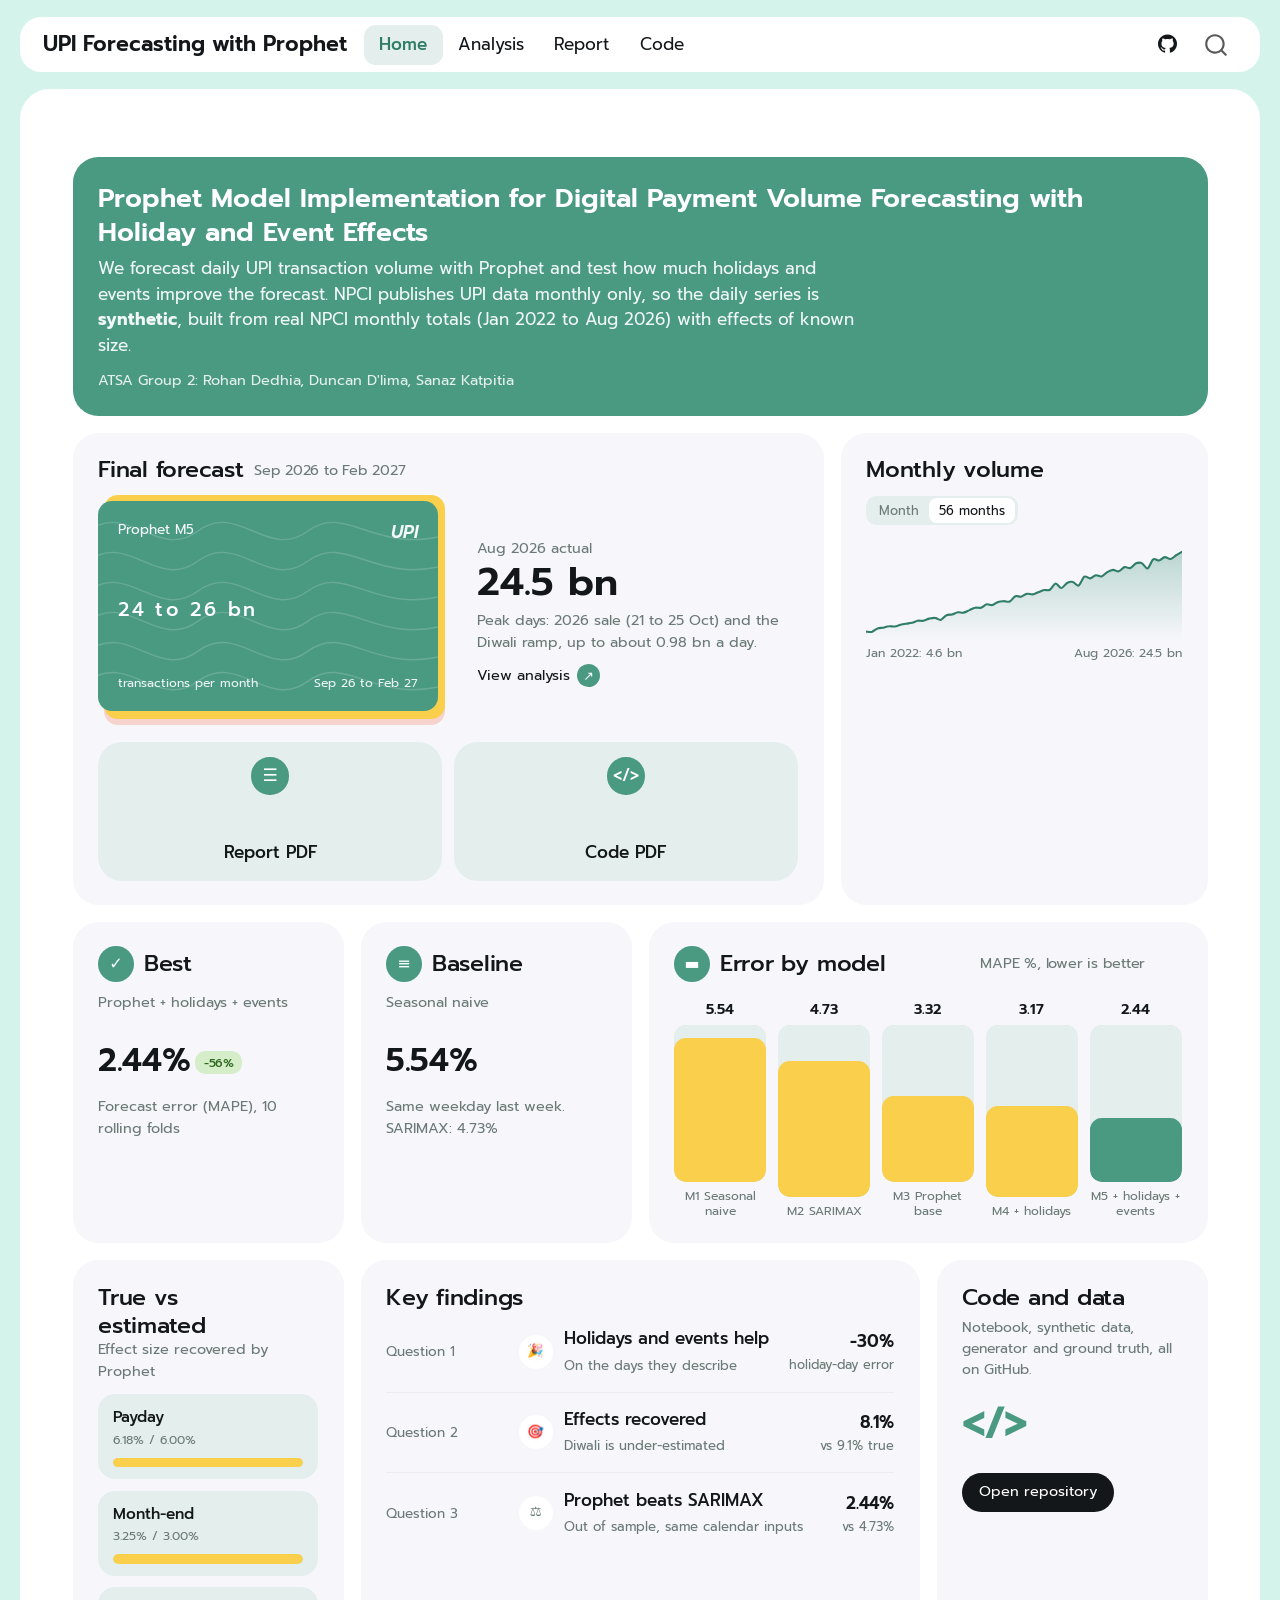
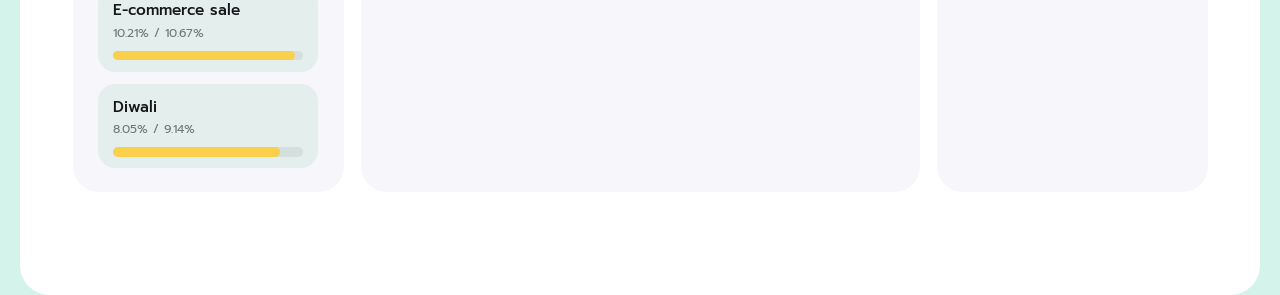
==== commit 765b665f: "Final notebook, report and dashboard" ====
--- a/docs/index.html
+++ b/docs/index.html
@@ -156,7 +156,7 @@
     <div>
       <div class="bal-label">Aug 2026 actual</div>
       <div class="bal-num">24.5 bn</div>
-      <div class="muted" style="margin-top:.3rem">Peak days: 2026 sale (21 to 25 Oct) and Diwali (8 Nov), near 1 bn a day.</div>
+      <div class="muted" style="margin-top:.3rem">Peak days: 2026 sale (21 to 25 Oct) and the Diwali ramp, up to about 0.98 bn a day.</div>
       <a class="link-arrow" href="upi_prophet_forecasting.html">View analysis <i>↗</i></a>
     </div>
   </div>
@@ -180,7 +180,7 @@
 <section class="tilebox c-inc">
   <h2 class="t-title anchored"><span class="badge-ic">✓</span>Best</h2>
   <div class="muted" style="margin-top:.6rem">Prophet + holidays + events</div>
-  <div class="big" style="margin-top:1.4rem">2.45%<span class="pill up">-56%</span></div>
+  <div class="big" style="margin-top:1.4rem">2.44%<span class="pill up">-56%</span></div>
   <div class="muted foot">Forecast error (MAPE), 10 rolling folds</div>
 </section>
 
@@ -188,34 +188,34 @@
   <h2 class="t-title anchored"><span class="badge-ic">≡</span>Baseline</h2>
   <div class="muted" style="margin-top:.6rem">Seasonal naive</div>
   <div class="big" style="margin-top:1.4rem">5.54%</div>
-  <div class="muted foot">Same weekday last week. SARIMAX: 4.97%</div>
+  <div class="muted foot">Same weekday last week. SARIMAX: 4.73%</div>
 </section>
 
 <section class="tilebox c-bars">
   <h2 class="t-title anchored"><span class="badge-ic">▬</span>Error by model <span class="muted" style="margin-left:auto;font-weight:400">MAPE %, lower is better</span></h2>
-  <div class="bars" role="img" aria-label="MAPE: seasonal naive 5.54, SARIMAX 4.97, Prophet base 3.32, Prophet plus holidays 3.17, Prophet plus holidays and events 2.45">
+  <div class="bars" role="img" aria-label="MAPE: seasonal naive 5.54, SARIMAX 4.73, Prophet base 3.32, Prophet plus holidays 3.17, Prophet plus holidays and events 2.44">
     <div class="col"><div class="val">5.54</div><div class="track"><div class="fill" style="height:92%"></div></div><div class="lab">M1 Seasonal naive</div></div>
-    <div class="col"><div class="val">4.97</div><div class="track"><div class="fill" style="height:83%"></div></div><div class="lab">M2 SARIMAX</div></div>
+    <div class="col"><div class="val">4.73</div><div class="track"><div class="fill" style="height:79%"></div></div><div class="lab">M2 SARIMAX</div></div>
     <div class="col"><div class="val">3.32</div><div class="track"><div class="fill" style="height:55%"></div></div><div class="lab">M3 Prophet base</div></div>
     <div class="col"><div class="val">3.17</div><div class="track"><div class="fill" style="height:53%"></div></div><div class="lab">M4 + holidays</div></div>
-    <div class="col best"><div class="val">2.45</div><div class="track"><div class="fill" style="height:41%"></div></div><div class="lab">M5 + holidays + events</div></div>
+    <div class="col best"><div class="val">2.44</div><div class="track"><div class="fill" style="height:41%"></div></div><div class="lab">M5 + holidays + events</div></div>
   </div>
 </section>
 
 <section class="tilebox c-plan">
   <h2 class="t-title anchored">True vs estimated</h2>
   <div class="muted">Effect size recovered by Prophet</div>
-  <div class="plan-item"><div class="row1">Payday <small>6.17% / 6.00%</small></div><div class="meter"><i style="width:100%"></i></div></div>
+  <div class="plan-item"><div class="row1">Payday <small>6.18% / 6.00%</small></div><div class="meter"><i style="width:100%"></i></div></div>
   <div class="plan-item"><div class="row1">Month-end <small>3.25% / 3.00%</small></div><div class="meter"><i style="width:100%"></i></div></div>
-  <div class="plan-item"><div class="row1">E-commerce sale <small>9.80% / 10.67%</small></div><div class="meter"><i style="width:92%"></i></div></div>
-  <div class="plan-item"><div class="row1">Diwali <small>7.75% / 9.14%</small></div><div class="meter"><i style="width:85%"></i></div></div>
+  <div class="plan-item"><div class="row1">E-commerce sale <small>10.21% / 10.67%</small></div><div class="meter"><i style="width:96%"></i></div></div>
+  <div class="plan-item"><div class="row1">Diwali <small>8.05% / 9.14%</small></div><div class="meter"><i style="width:88%"></i></div></div>
 </section>
 
 <section class="tilebox c-tx">
   <h2 class="t-title anchored">Key findings</h2>
   <div class="tx"><div class="when">Question 1</div><div class="who"><span class="dot">🎉</span><div><b>Holidays and events help</b><span>On the days they describe</span></div></div><div class="amt">-30%<span>holiday-day error</span></div></div>
-  <div class="tx"><div class="when">Question 2</div><div class="who"><span class="dot">🎯</span><div><b>Effects recovered</b><span>Diwali is under-estimated</span></div></div><div class="amt">17%<span>peak vs 20% true</span></div></div>
-  <div class="tx"><div class="when">Question 3</div><div class="who"><span class="dot">⚖</span><div><b>Prophet beats SARIMAX</b><span>Out of sample, same calendar inputs</span></div></div><div class="amt">2.45%<span>vs 4.97%</span></div></div>
+  <div class="tx"><div class="when">Question 2</div><div class="who"><span class="dot">🎯</span><div><b>Effects recovered</b><span>Diwali is under-estimated</span></div></div><div class="amt">8.1%<span>vs 9.1% true</span></div></div>
+  <div class="tx"><div class="when">Question 3</div><div class="who"><span class="dot">⚖</span><div><b>Prophet beats SARIMAX</b><span>Out of sample, same calendar inputs</span></div></div><div class="amt">2.44%<span>vs 4.73%</span></div></div>
 </section>
 
 <section class="tilebox c-prem">
